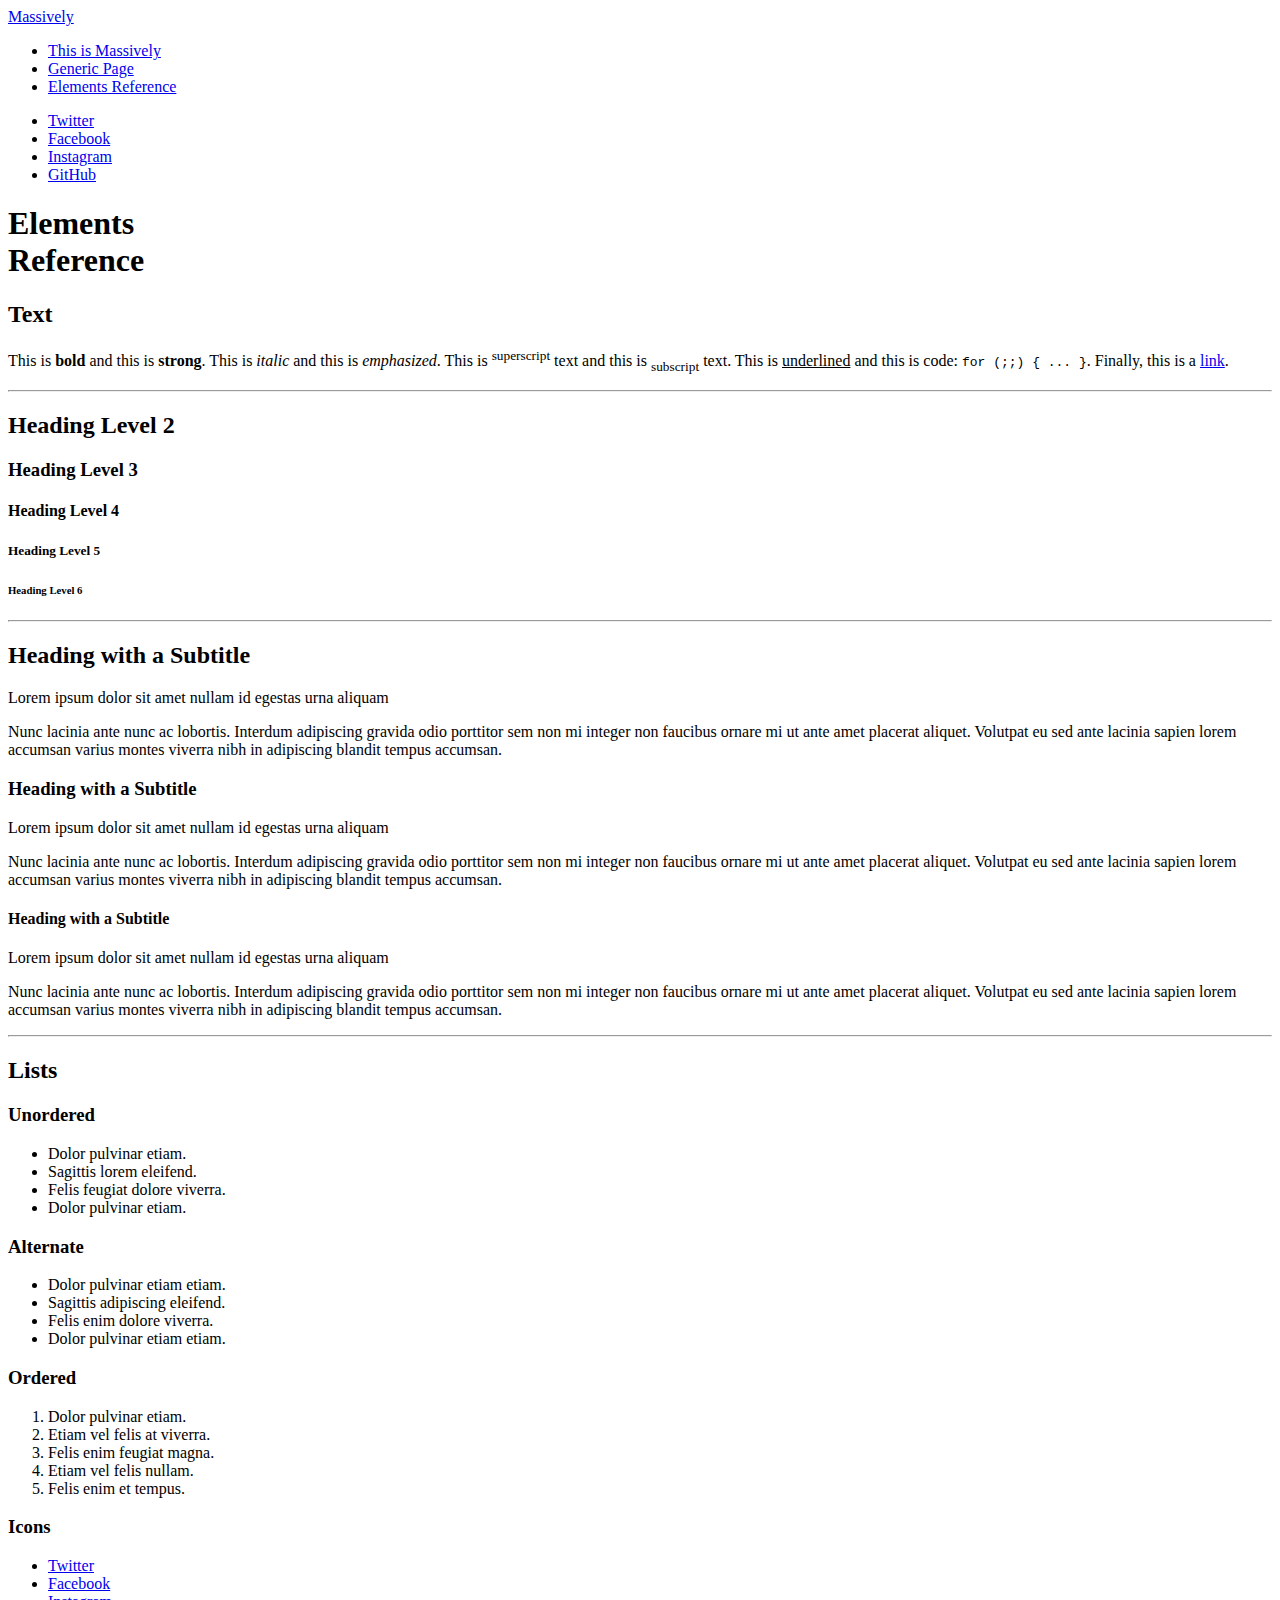
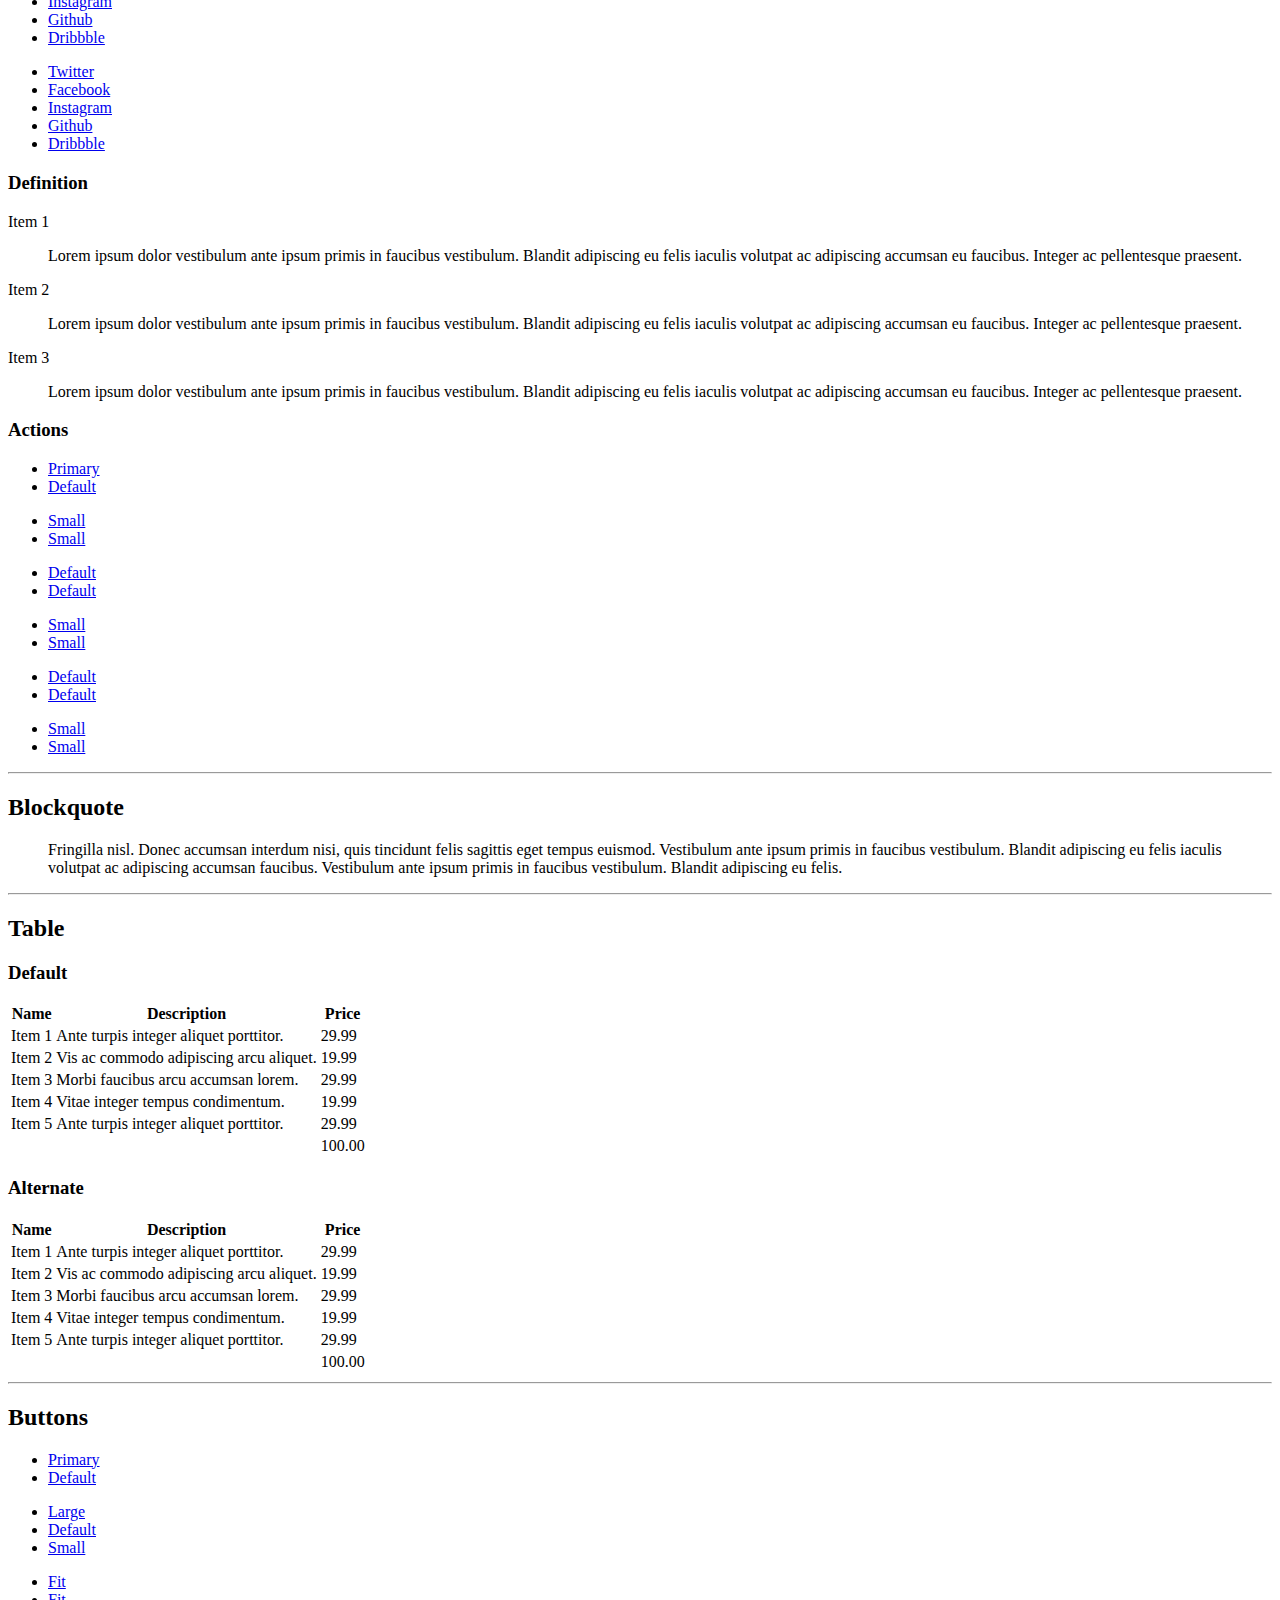
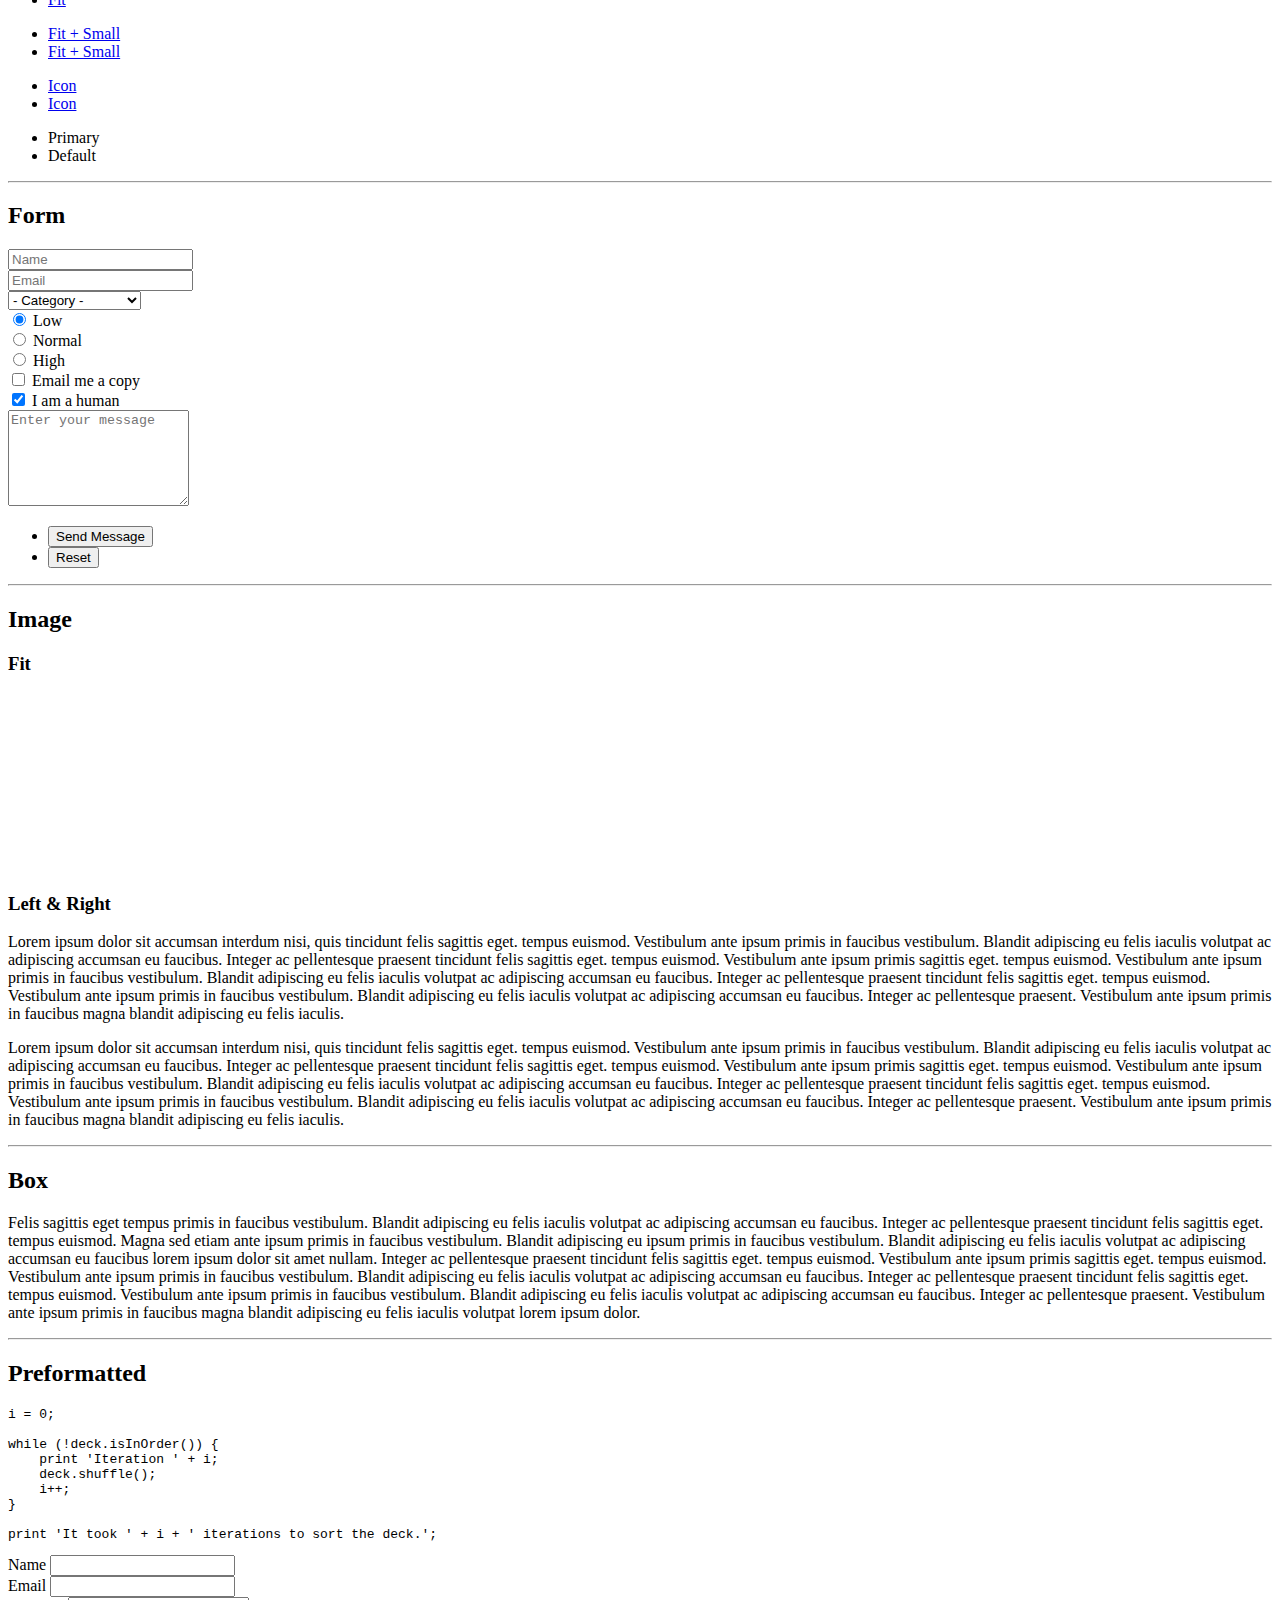
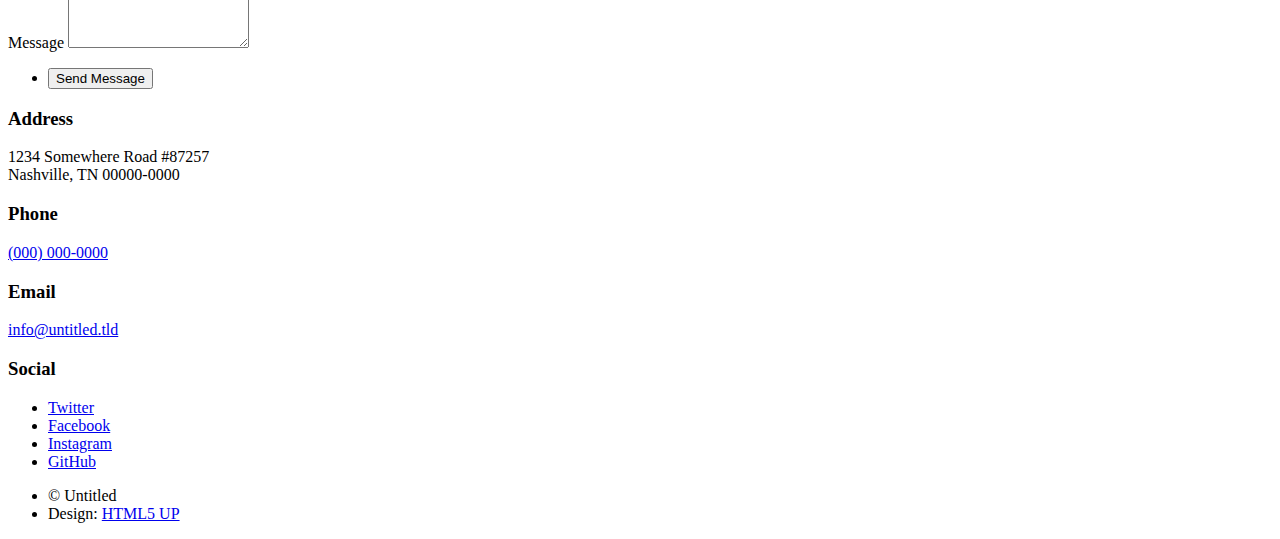
==== elements.html @ 6e66d9fe "Add files via upload" ====
<!DOCTYPE HTML>
<!--
	Massively by HTML5 UP
	html5up.net | @ajlkn
	Free for personal and commercial use under the CCA 3.0 license (html5up.net/license)
-->
<html>
	<head>
		<title>Elements Reference - Massively by HTML5 UP</title>
		<meta charset="utf-8" />
		<meta name="viewport" content="width=device-width, initial-scale=1, user-scalable=no" />
		<link rel="stylesheet" href="assets/css/main.css" />
		<noscript><link rel="stylesheet" href="assets/css/noscript.css" /></noscript>
	</head>
	<body class="is-preload">

		<!-- Wrapper -->
			<div id="wrapper">

				<!-- Header -->
					<header id="header">
						<a href="index.html" class="logo">Massively</a>
					</header>

				<!-- Nav -->
					<nav id="nav">
						<ul class="links">
							<li><a href="index.html">This is Massively</a></li>
							<li><a href="generic.html">Generic Page</a></li>
							<li class="active"><a href="elements.html">Elements Reference</a></li>
						</ul>
						<ul class="icons">
							<li><a href="#" class="icon brands fa-twitter"><span class="label">Twitter</span></a></li>
							<li><a href="#" class="icon brands fa-facebook-f"><span class="label">Facebook</span></a></li>
							<li><a href="#" class="icon brands fa-instagram"><span class="label">Instagram</span></a></li>
							<li><a href="#" class="icon brands fa-github"><span class="label">GitHub</span></a></li>
						</ul>
					</nav>

				<!-- Main -->
					<div id="main">

						<!-- Post -->
							<section class="post">
								<header class="major">
									<h1>Elements<br />
									Reference</h1>
								</header>

								<!-- Text stuff -->
									<h2>Text</h2>
									<p>This is <b>bold</b> and this is <strong>strong</strong>. This is <i>italic</i> and this is <em>emphasized</em>.
									This is <sup>superscript</sup> text and this is <sub>subscript</sub> text.
									This is <u>underlined</u> and this is code: <code>for (;;) { ... }</code>.
									Finally, this is a <a href="#">link</a>.</p>
									<hr />
									<h2>Heading Level 2</h2>
									<h3>Heading Level 3</h3>
									<h4>Heading Level 4</h4>
									<h5>Heading Level 5</h5>
									<h6>Heading Level 6</h6>
									<hr />
									<header>
										<h2>Heading with a Subtitle</h2>
										<p>Lorem ipsum dolor sit amet nullam id egestas urna aliquam</p>
									</header>
									<p>Nunc lacinia ante nunc ac lobortis. Interdum adipiscing gravida odio porttitor sem non mi integer non faucibus ornare mi ut ante amet placerat aliquet. Volutpat eu sed ante lacinia sapien lorem accumsan varius montes viverra nibh in adipiscing blandit tempus accumsan.</p>
									<header>
										<h3>Heading with a Subtitle</h3>
										<p>Lorem ipsum dolor sit amet nullam id egestas urna aliquam</p>
									</header>
									<p>Nunc lacinia ante nunc ac lobortis. Interdum adipiscing gravida odio porttitor sem non mi integer non faucibus ornare mi ut ante amet placerat aliquet. Volutpat eu sed ante lacinia sapien lorem accumsan varius montes viverra nibh in adipiscing blandit tempus accumsan.</p>
									<header>
										<h4>Heading with a Subtitle</h4>
										<p>Lorem ipsum dolor sit amet nullam id egestas urna aliquam</p>
									</header>
									<p>Nunc lacinia ante nunc ac lobortis. Interdum adipiscing gravida odio porttitor sem non mi integer non faucibus ornare mi ut ante amet placerat aliquet. Volutpat eu sed ante lacinia sapien lorem accumsan varius montes viverra nibh in adipiscing blandit tempus accumsan.</p>

									<hr />

								<!-- Lists -->
									<h2>Lists</h2>
									<div class="row">
										<div class="col-6 col-12-small">

											<h3>Unordered</h3>
											<ul>
												<li>Dolor pulvinar etiam.</li>
												<li>Sagittis lorem eleifend.</li>
												<li>Felis feugiat dolore viverra.</li>
												<li>Dolor pulvinar etiam.</li>
											</ul>

											<h3>Alternate</h3>
											<ul class="alt">
												<li>Dolor pulvinar etiam etiam.</li>
												<li>Sagittis adipiscing eleifend.</li>
												<li>Felis enim dolore viverra.</li>
												<li>Dolor pulvinar etiam etiam.</li>
											</ul>

										</div>
										<div class="col-6 col-12-small">

											<h3>Ordered</h3>
											<ol>
												<li>Dolor pulvinar etiam.</li>
												<li>Etiam vel felis at viverra.</li>
												<li>Felis enim feugiat magna.</li>
												<li>Etiam vel felis nullam.</li>
												<li>Felis enim et tempus.</li>
											</ol>

											<h3>Icons</h3>
											<ul class="icons">
												<li><a href="#" class="icon brands fa-twitter"><span class="label">Twitter</span></a></li>
												<li><a href="#" class="icon brands fa-facebook-f"><span class="label">Facebook</span></a></li>
												<li><a href="#" class="icon brands fa-instagram"><span class="label">Instagram</span></a></li>
												<li><a href="#" class="icon brands fa-github"><span class="label">Github</span></a></li>
												<li><a href="#" class="icon brands fa-dribbble"><span class="label">Dribbble</span></a></li>
											</ul>
											<ul class="icons alt">
												<li><a href="#" class="icon brands alt fa-twitter"><span class="label">Twitter</span></a></li>
												<li><a href="#" class="icon brands alt fa-facebook-f"><span class="label">Facebook</span></a></li>
												<li><a href="#" class="icon brands alt fa-instagram"><span class="label">Instagram</span></a></li>
												<li><a href="#" class="icon brands alt fa-github"><span class="label">Github</span></a></li>
												<li><a href="#" class="icon brands alt fa-dribbble"><span class="label">Dribbble</span></a></li>
											</ul>

										</div>
									</div>
									<h3>Definition</h3>
									<dl>
										<dt>Item 1</dt>
										<dd>
											<p>Lorem ipsum dolor vestibulum ante ipsum primis in faucibus vestibulum. Blandit adipiscing eu felis iaculis volutpat ac adipiscing accumsan eu faucibus. Integer ac pellentesque praesent.</p>
										</dd>
										<dt>Item 2</dt>
										<dd>
											<p>Lorem ipsum dolor vestibulum ante ipsum primis in faucibus vestibulum. Blandit adipiscing eu felis iaculis volutpat ac adipiscing accumsan eu faucibus. Integer ac pellentesque praesent.</p>
										</dd>
										<dt>Item 3</dt>
										<dd>
											<p>Lorem ipsum dolor vestibulum ante ipsum primis in faucibus vestibulum. Blandit adipiscing eu felis iaculis volutpat ac adipiscing accumsan eu faucibus. Integer ac pellentesque praesent.</p>
										</dd>
									</dl>

									<h3>Actions</h3>
									<ul class="actions">
										<li><a href="#" class="button primary">Primary</a></li>
										<li><a href="#" class="button">Default</a></li>
									</ul>
									<ul class="actions small">
										<li><a href="#" class="button primary small">Small</a></li>
										<li><a href="#" class="button small">Small</a></li>
									</ul>
									<div class="row">
										<div class="col-6 col-12-small">
											<ul class="actions stacked">
												<li><a href="#" class="button primary">Default</a></li>
												<li><a href="#" class="button">Default</a></li>
											</ul>
										</div>
										<div class="col-6 col-12-small">
											<ul class="actions stacked">
												<li><a href="#" class="button primary small">Small</a></li>
												<li><a href="#" class="button small">Small</a></li>
											</ul>
										</div>
									</div>
									<div class="row">
										<div class="col-6 col-12-small">
											<ul class="actions stacked">
												<li><a href="#" class="button primary fit">Default</a></li>
												<li><a href="#" class="button fit">Default</a></li>
											</ul>
										</div>
										<div class="col-6 col-12-small">
											<ul class="actions stacked">
												<li><a href="#" class="button primary small fit">Small</a></li>
												<li><a href="#" class="button small fit">Small</a></li>
											</ul>
										</div>
									</div>

									<hr />

								<!-- Blockquote -->
									<h2>Blockquote</h2>
									<blockquote>Fringilla nisl. Donec accumsan interdum nisi, quis tincidunt felis sagittis eget tempus euismod. Vestibulum ante ipsum primis in faucibus vestibulum. Blandit adipiscing eu felis iaculis volutpat ac adipiscing accumsan faucibus. Vestibulum ante ipsum primis in faucibus vestibulum. Blandit adipiscing eu felis.</blockquote>

									<hr />

								<!-- Table -->
									<h2>Table</h2>

									<h3>Default</h3>
									<div class="table-wrapper">
										<table>
											<thead>
												<tr>
													<th>Name</th>
													<th>Description</th>
													<th>Price</th>
												</tr>
											</thead>
											<tbody>
												<tr>
													<td>Item 1</td>
													<td>Ante turpis integer aliquet porttitor.</td>
													<td>29.99</td>
												</tr>
												<tr>
													<td>Item 2</td>
													<td>Vis ac commodo adipiscing arcu aliquet.</td>
													<td>19.99</td>
												</tr>
												<tr>
													<td>Item 3</td>
													<td> Morbi faucibus arcu accumsan lorem.</td>
													<td>29.99</td>
												</tr>
												<tr>
													<td>Item 4</td>
													<td>Vitae integer tempus condimentum.</td>
													<td>19.99</td>
												</tr>
												<tr>
													<td>Item 5</td>
													<td>Ante turpis integer aliquet porttitor.</td>
													<td>29.99</td>
												</tr>
											</tbody>
											<tfoot>
												<tr>
													<td colspan="2"></td>
													<td>100.00</td>
												</tr>
											</tfoot>
										</table>
									</div>

									<h3>Alternate</h3>
									<div class="table-wrapper">
										<table class="alt">
											<thead>
												<tr>
													<th>Name</th>
													<th>Description</th>
													<th>Price</th>
												</tr>
											</thead>
											<tbody>
												<tr>
													<td>Item 1</td>
													<td>Ante turpis integer aliquet porttitor.</td>
													<td>29.99</td>
												</tr>
												<tr>
													<td>Item 2</td>
													<td>Vis ac commodo adipiscing arcu aliquet.</td>
													<td>19.99</td>
												</tr>
												<tr>
													<td>Item 3</td>
													<td> Morbi faucibus arcu accumsan lorem.</td>
													<td>29.99</td>
												</tr>
												<tr>
													<td>Item 4</td>
													<td>Vitae integer tempus condimentum.</td>
													<td>19.99</td>
												</tr>
												<tr>
													<td>Item 5</td>
													<td>Ante turpis integer aliquet porttitor.</td>
													<td>29.99</td>
												</tr>
											</tbody>
											<tfoot>
												<tr>
													<td colspan="2"></td>
													<td>100.00</td>
												</tr>
											</tfoot>
										</table>
									</div>

									<hr />

								<!-- Buttons -->
									<h2>Buttons</h2>
									<ul class="actions">
										<li><a href="#" class="button primary">Primary</a></li>
										<li><a href="#" class="button">Default</a></li>
									</ul>
									<ul class="actions">
										<li><a href="#" class="button primary large">Large</a></li>
										<li><a href="#" class="button">Default</a></li>
										<li><a href="#" class="button small">Small</a></li>
									</ul>
									<ul class="actions fit">
										<li><a href="#" class="button primary fit">Fit</a></li>
										<li><a href="#" class="button fit">Fit</a></li>
									</ul>
									<ul class="actions fit small">
										<li><a href="#" class="button primary fit small">Fit + Small</a></li>
										<li><a href="#" class="button fit small">Fit + Small</a></li>
									</ul>
									<ul class="actions">
										<li><a href="#" class="button primary icon solid fa-search">Icon</a></li>
										<li><a href="#" class="button icon solid fa-download">Icon</a></li>
									</ul>
									<ul class="actions">
										<li><span class="button primary disabled">Primary</span></li>
										<li><span class="button disabled">Default</span></li>
									</ul>

									<hr />

								<!-- Form -->
									<h2>Form</h2>

									<form method="post" action="#">
										<div class="row gtr-uniform">
											<div class="col-6 col-12-xsmall">
												<input type="text" name="demo-name" id="demo-name" value="" placeholder="Name" />
											</div>
											<div class="col-6 col-12-xsmall">
												<input type="email" name="demo-email" id="demo-email" value="" placeholder="Email" />
											</div>
											<!-- Break -->
											<div class="col-12">
												<select name="demo-category" id="demo-category">
													<option value="">- Category -</option>
													<option value="1">Manufacturing</option>
													<option value="1">Shipping</option>
													<option value="1">Administration</option>
													<option value="1">Human Resources</option>
												</select>
											</div>
											<!-- Break -->
											<div class="col-4 col-12-small">
												<input type="radio" id="demo-priority-low" name="demo-priority" checked>
												<label for="demo-priority-low">Low</label>
											</div>
											<div class="col-4 col-12-small">
												<input type="radio" id="demo-priority-normal" name="demo-priority">
												<label for="demo-priority-normal">Normal</label>
											</div>
											<div class="col-4 col-12-small">
												<input type="radio" id="demo-priority-high" name="demo-priority">
												<label for="demo-priority-high">High</label>
											</div>
											<!-- Break -->
											<div class="col-6 col-12-small">
												<input type="checkbox" id="demo-copy" name="demo-copy">
												<label for="demo-copy">Email me a copy</label>
											</div>
											<div class="col-6 col-12-small">
												<input type="checkbox" id="demo-human" name="demo-human" checked>
												<label for="demo-human">I am a human</label>
											</div>
											<!-- Break -->
											<div class="col-12">
												<textarea name="demo-message" id="demo-message" placeholder="Enter your message" rows="6"></textarea>
											</div>
											<!-- Break -->
											<div class="col-12">
												<ul class="actions">
													<li><input type="submit" value="Send Message" class="primary" /></li>
													<li><input type="reset" value="Reset" /></li>
												</ul>
											</div>
										</div>
									</form>

									<hr />

								<!-- Image -->
									<h2>Image</h2>

									<h3>Fit</h3>
									<span class="image fit"><img src="images/pic01.jpg" alt="" /></span>
									<div class="box alt">
										<div class="row gtr-50 gtr-uniform">
											<div class="col-4"><span class="image fit"><img src="images/pic02.jpg" alt="" /></span></div>
											<div class="col-4"><span class="image fit"><img src="images/pic03.jpg" alt="" /></span></div>
											<div class="col-4"><span class="image fit"><img src="images/pic04.jpg" alt="" /></span></div>
											<!-- Break -->
											<div class="col-4"><span class="image fit"><img src="images/pic04.jpg" alt="" /></span></div>
											<div class="col-4"><span class="image fit"><img src="images/pic02.jpg" alt="" /></span></div>
											<div class="col-4"><span class="image fit"><img src="images/pic03.jpg" alt="" /></span></div>
											<!-- Break -->
											<div class="col-4"><span class="image fit"><img src="images/pic03.jpg" alt="" /></span></div>
											<div class="col-4"><span class="image fit"><img src="images/pic04.jpg" alt="" /></span></div>
											<div class="col-4"><span class="image fit"><img src="images/pic02.jpg" alt="" /></span></div>
										</div>
									</div>

									<h3>Left &amp; Right</h3>
									<p><span class="image left"><img src="images/pic08.jpg" alt="" /></span>Lorem ipsum dolor sit accumsan interdum nisi, quis tincidunt felis sagittis eget. tempus euismod. Vestibulum ante ipsum primis in faucibus vestibulum. Blandit adipiscing eu felis iaculis volutpat ac adipiscing accumsan eu faucibus. Integer ac pellentesque praesent tincidunt felis sagittis eget. tempus euismod. Vestibulum ante ipsum primis sagittis eget. tempus euismod. Vestibulum ante ipsum primis in faucibus vestibulum. Blandit adipiscing eu felis iaculis volutpat ac adipiscing accumsan eu faucibus. Integer ac pellentesque praesent tincidunt felis sagittis eget. tempus euismod. Vestibulum ante ipsum primis in faucibus vestibulum. Blandit adipiscing eu felis iaculis volutpat ac adipiscing accumsan eu faucibus. Integer ac pellentesque praesent. Vestibulum ante ipsum primis in faucibus magna blandit adipiscing eu felis iaculis.</p>
									<p><span class="image right"><img src="images/pic09.jpg" alt="" /></span>Lorem ipsum dolor sit accumsan interdum nisi, quis tincidunt felis sagittis eget. tempus euismod. Vestibulum ante ipsum primis in faucibus vestibulum. Blandit adipiscing eu felis iaculis volutpat ac adipiscing accumsan eu faucibus. Integer ac pellentesque praesent tincidunt felis sagittis eget. tempus euismod. Vestibulum ante ipsum primis sagittis eget. tempus euismod. Vestibulum ante ipsum primis in faucibus vestibulum. Blandit adipiscing eu felis iaculis volutpat ac adipiscing accumsan eu faucibus. Integer ac pellentesque praesent tincidunt felis sagittis eget. tempus euismod. Vestibulum ante ipsum primis in faucibus vestibulum. Blandit adipiscing eu felis iaculis volutpat ac adipiscing accumsan eu faucibus. Integer ac pellentesque praesent. Vestibulum ante ipsum primis in faucibus magna blandit adipiscing eu felis iaculis.</p>

									<hr />

								<!-- Box -->
									<h2>Box</h2>
									<div class="box">
										<p>Felis sagittis eget tempus primis in faucibus vestibulum. Blandit adipiscing eu felis iaculis volutpat ac adipiscing accumsan eu faucibus. Integer ac pellentesque praesent tincidunt felis sagittis eget. tempus euismod. Magna sed etiam ante ipsum primis in faucibus vestibulum. Blandit adipiscing eu ipsum primis in faucibus vestibulum. Blandit adipiscing eu felis iaculis volutpat ac adipiscing accumsan eu faucibus lorem ipsum dolor sit amet nullam. Integer ac pellentesque praesent tincidunt felis sagittis eget. tempus euismod. Vestibulum ante ipsum primis sagittis eget. tempus euismod. Vestibulum ante ipsum primis in faucibus vestibulum. Blandit adipiscing eu felis iaculis volutpat ac adipiscing accumsan eu faucibus. Integer ac pellentesque praesent tincidunt felis sagittis eget. tempus euismod. Vestibulum ante ipsum primis in faucibus vestibulum. Blandit adipiscing eu felis iaculis volutpat ac adipiscing accumsan eu faucibus. Integer ac pellentesque praesent. Vestibulum ante ipsum primis in faucibus magna blandit adipiscing eu felis iaculis volutpat lorem ipsum dolor.</p>
									</div>

									<hr />

								<!-- Preformatted Code -->
									<h2>Preformatted</h2>
									<pre><code>i = 0;

while (!deck.isInOrder()) {
    print 'Iteration ' + i;
    deck.shuffle();
    i++;
}

print 'It took ' + i + ' iterations to sort the deck.';
</code></pre>

							</section>

					</div>

				<!-- Footer -->
					<footer id="footer">
						<section>
							<form method="post" action="#">
								<div class="fields">
									<div class="field">
										<label for="name">Name</label>
										<input type="text" name="name" id="name" />
									</div>
									<div class="field">
										<label for="email">Email</label>
										<input type="text" name="email" id="email" />
									</div>
									<div class="field">
										<label for="message">Message</label>
										<textarea name="message" id="message" rows="3"></textarea>
									</div>
								</div>
								<ul class="actions">
									<li><input type="submit" value="Send Message" /></li>
								</ul>
							</form>
						</section>
						<section class="split contact">
							<section class="alt">
								<h3>Address</h3>
								<p>1234 Somewhere Road #87257<br />
								Nashville, TN 00000-0000</p>
							</section>
							<section>
								<h3>Phone</h3>
								<p><a href="#">(000) 000-0000</a></p>
							</section>
							<section>
								<h3>Email</h3>
								<p><a href="#">info@untitled.tld</a></p>
							</section>
							<section>
								<h3>Social</h3>
								<ul class="icons alt">
									<li><a href="#" class="icon brands alt fa-twitter"><span class="label">Twitter</span></a></li>
									<li><a href="#" class="icon brands alt fa-facebook-f"><span class="label">Facebook</span></a></li>
									<li><a href="#" class="icon brands alt fa-instagram"><span class="label">Instagram</span></a></li>
									<li><a href="#" class="icon brands alt fa-github"><span class="label">GitHub</span></a></li>
								</ul>
							</section>
						</section>
					</footer>

				<!-- Copyright -->
					<div id="copyright">
						<ul><li>&copy; Untitled</li><li>Design: <a href="https://html5up.net">HTML5 UP</a></li></ul>
					</div>

			</div>

		<!-- Scripts -->
			<script src="assets/js/jquery.min.js"></script>
			<script src="assets/js/jquery.scrollex.min.js"></script>
			<script src="assets/js/jquery.scrolly.min.js"></script>
			<script src="assets/js/browser.min.js"></script>
			<script src="assets/js/breakpoints.min.js"></script>
			<script src="assets/js/util.js"></script>
			<script src="assets/js/main.js"></script>

	</body>
</html>
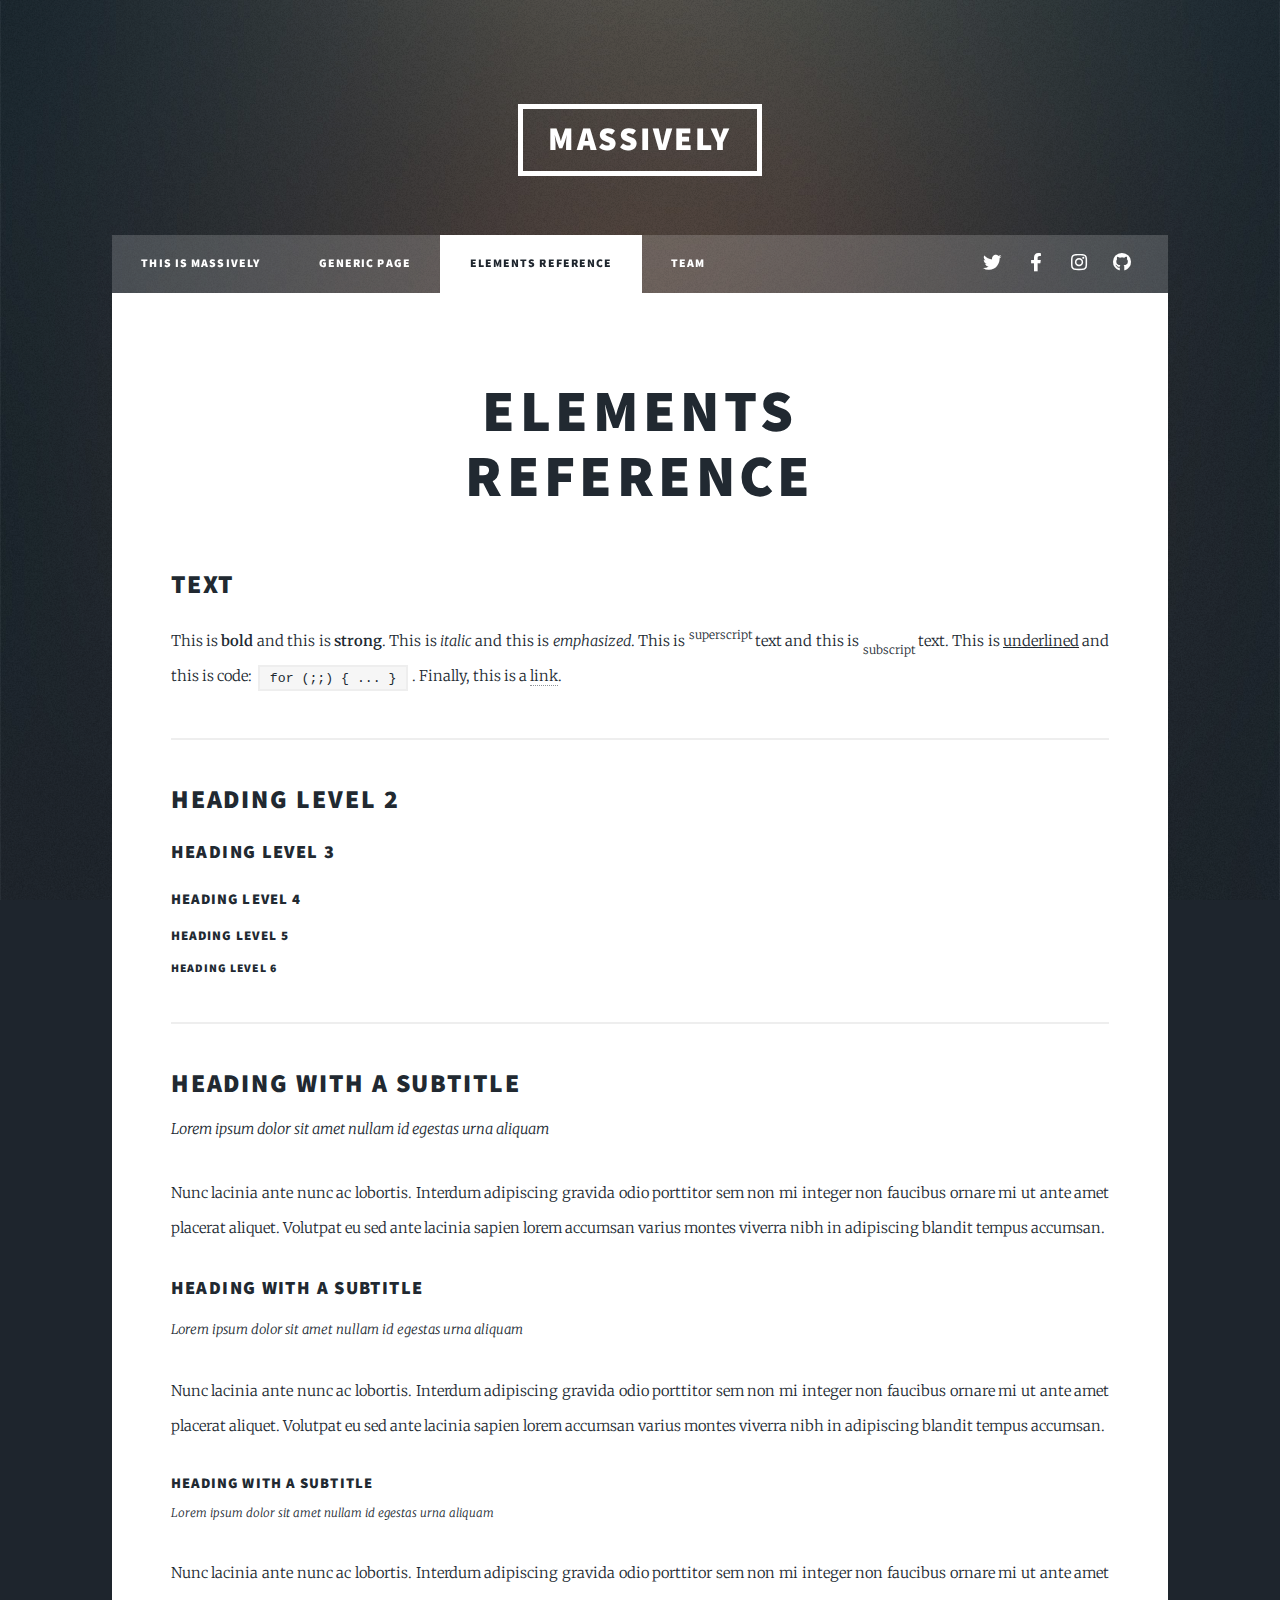
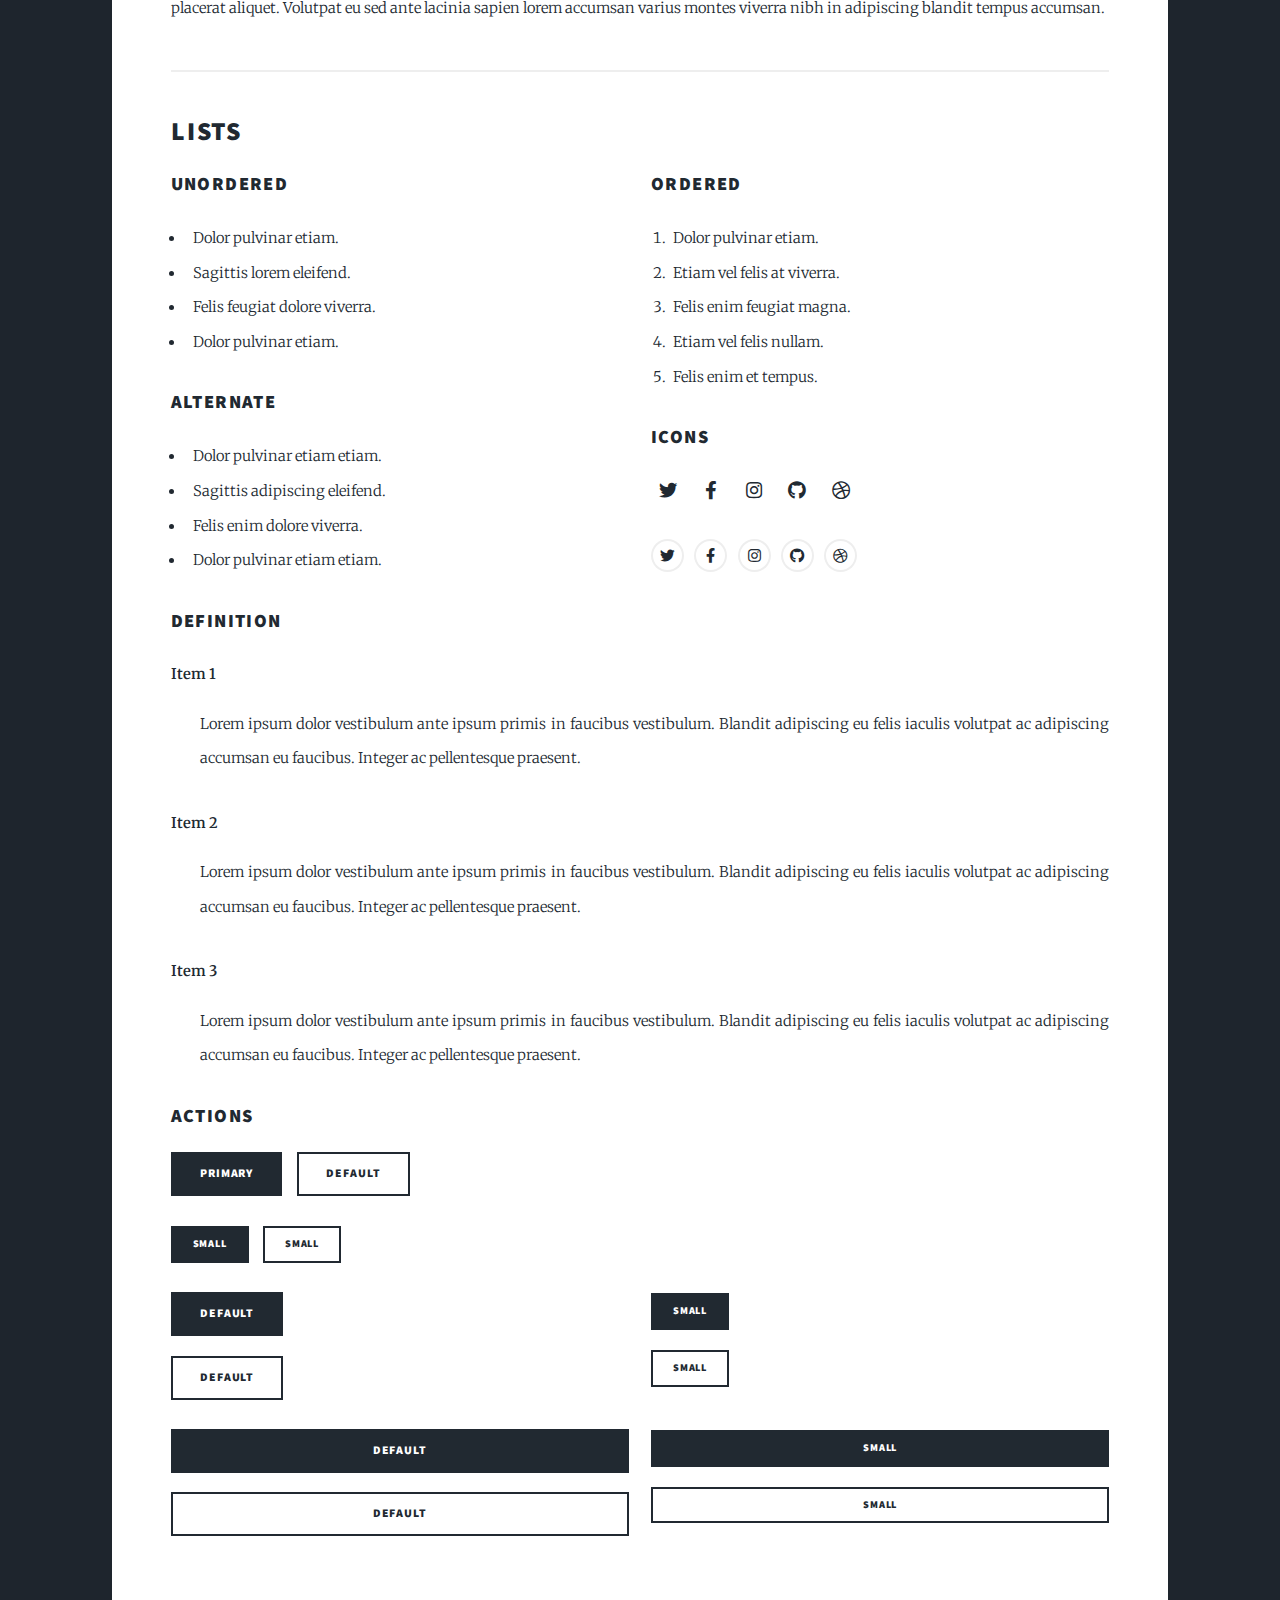
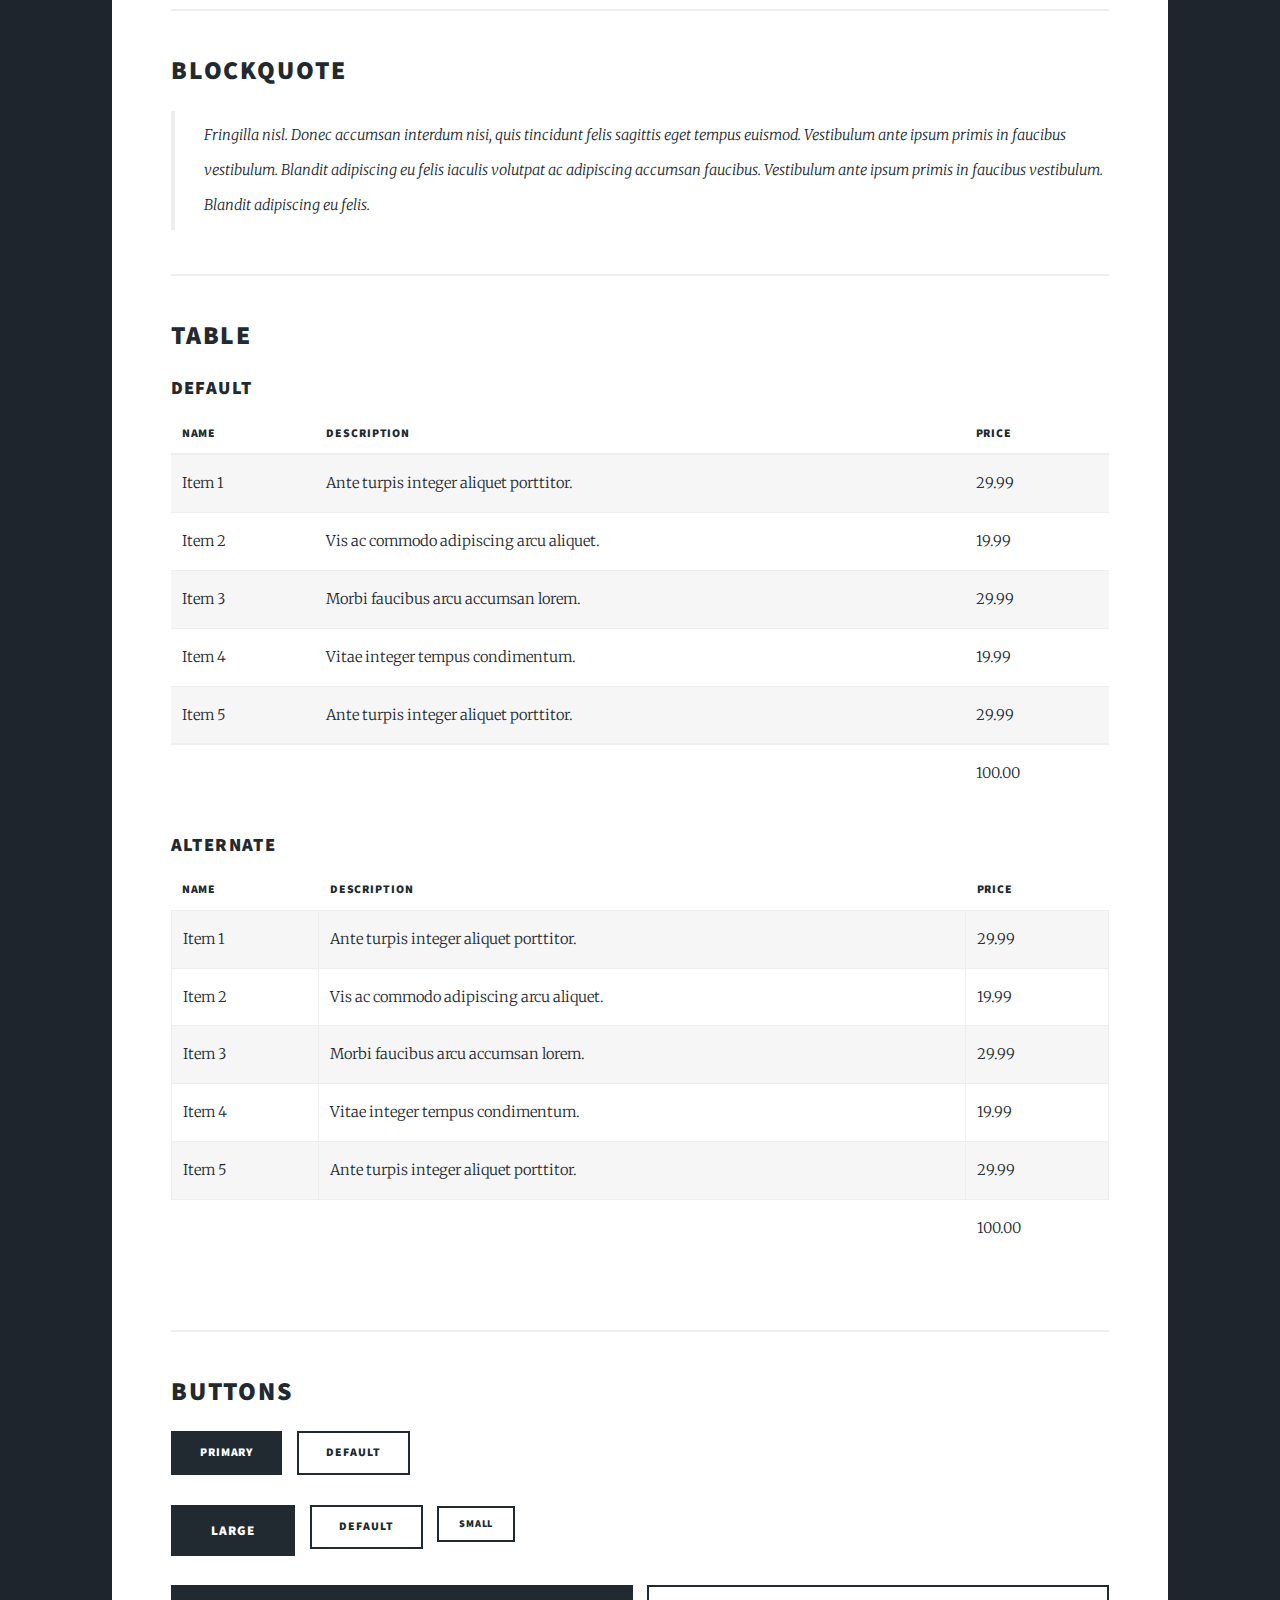
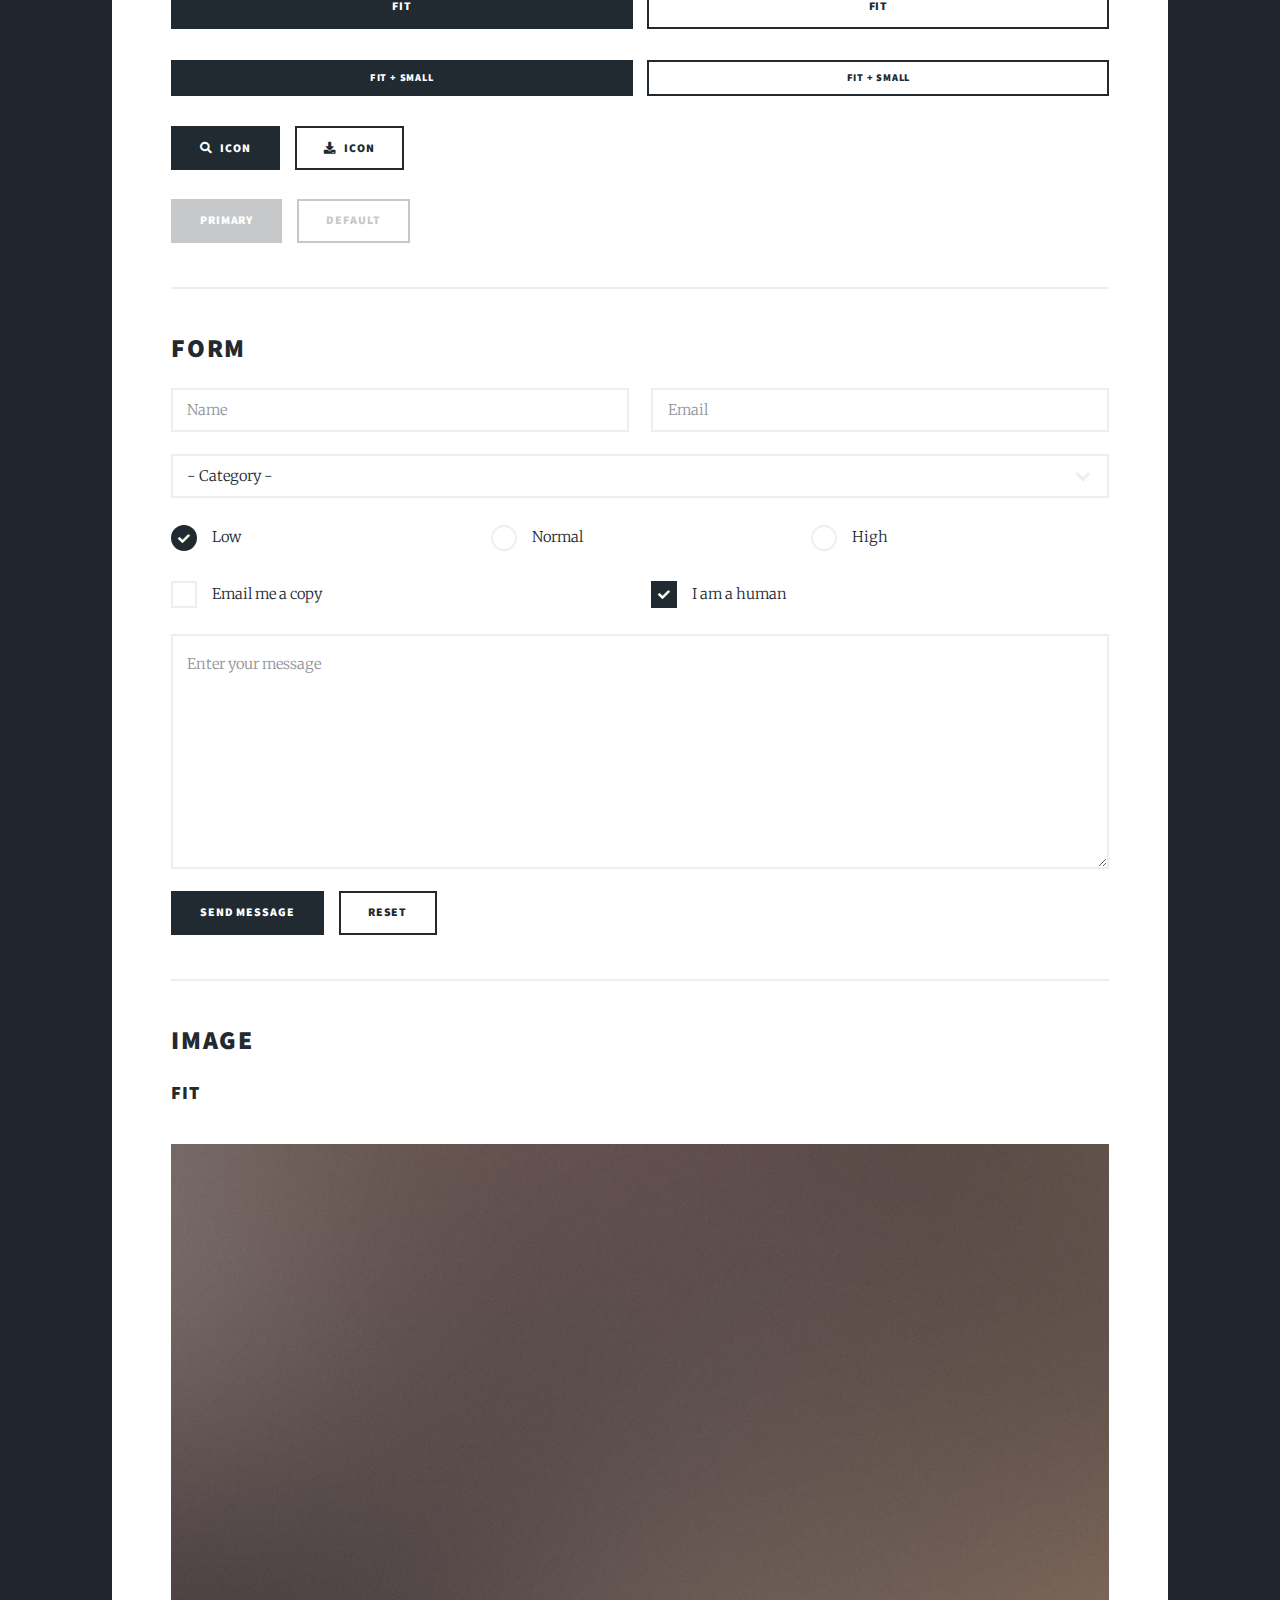
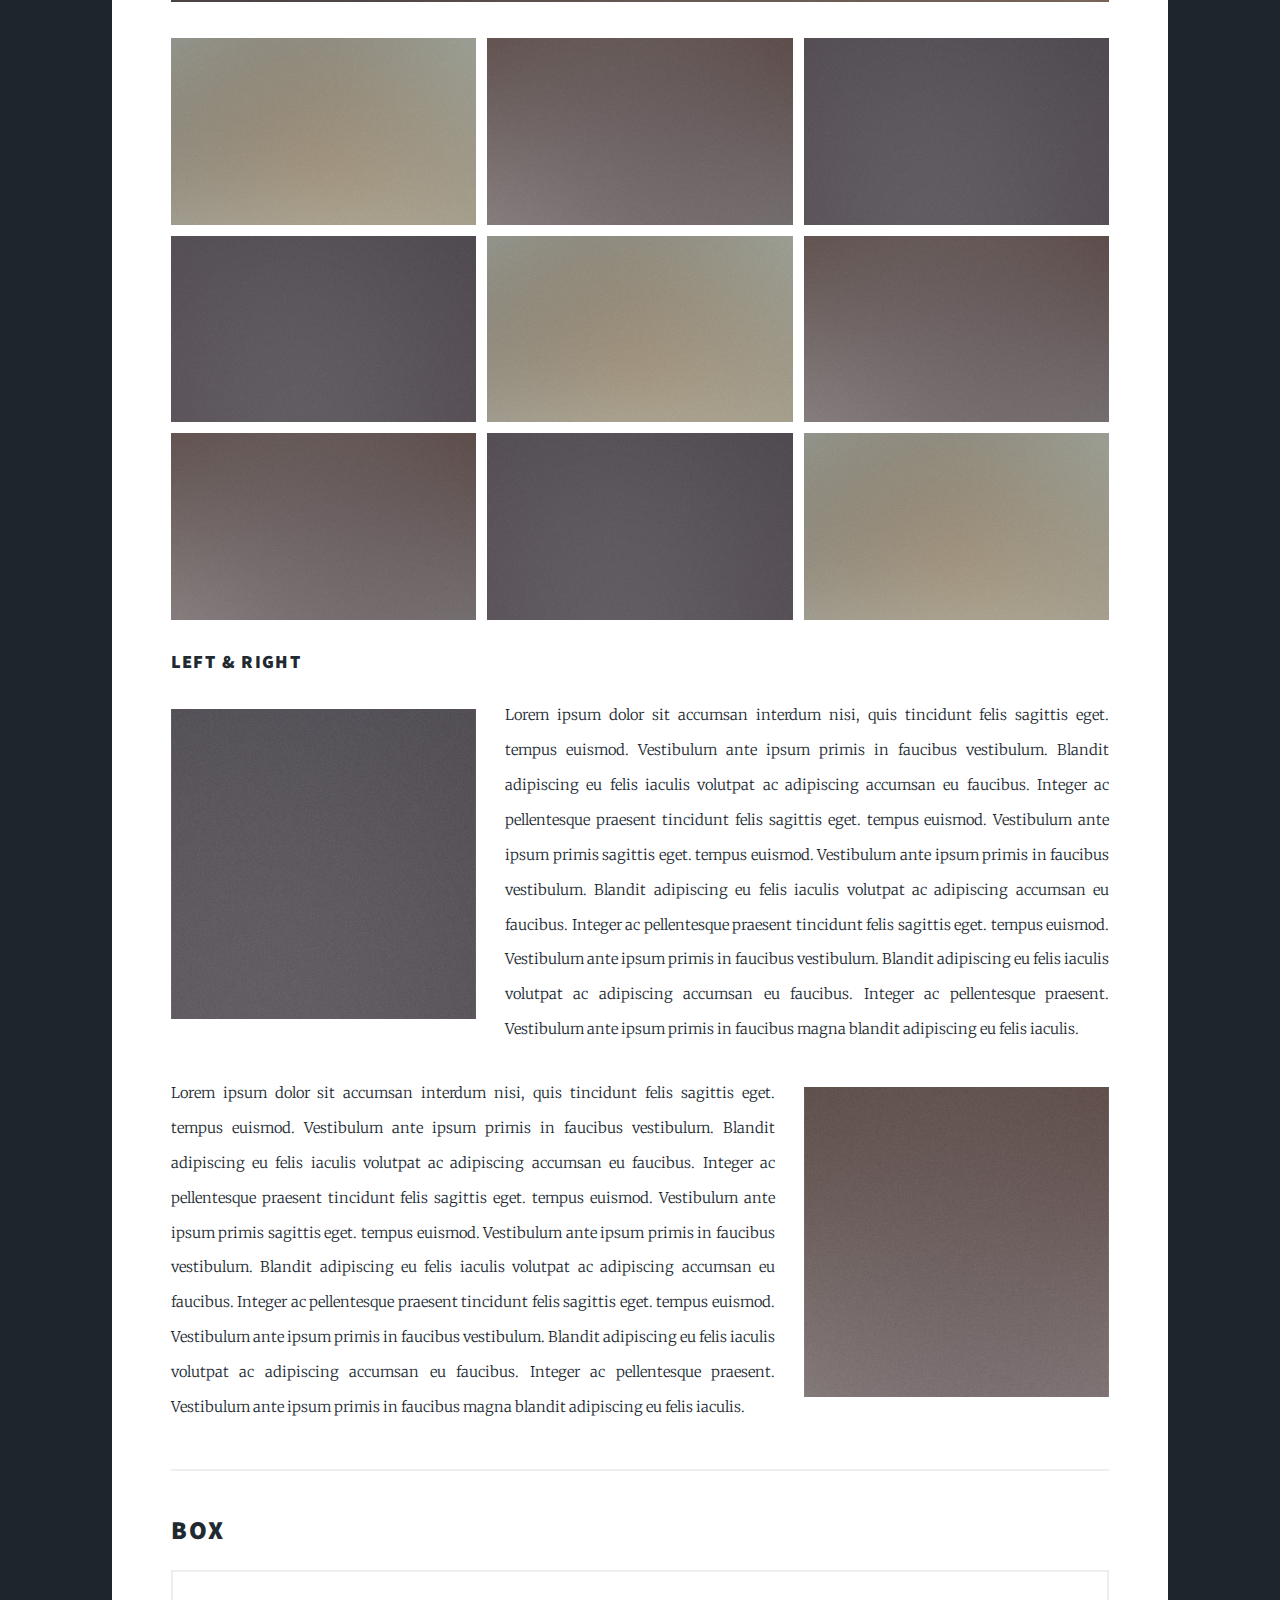
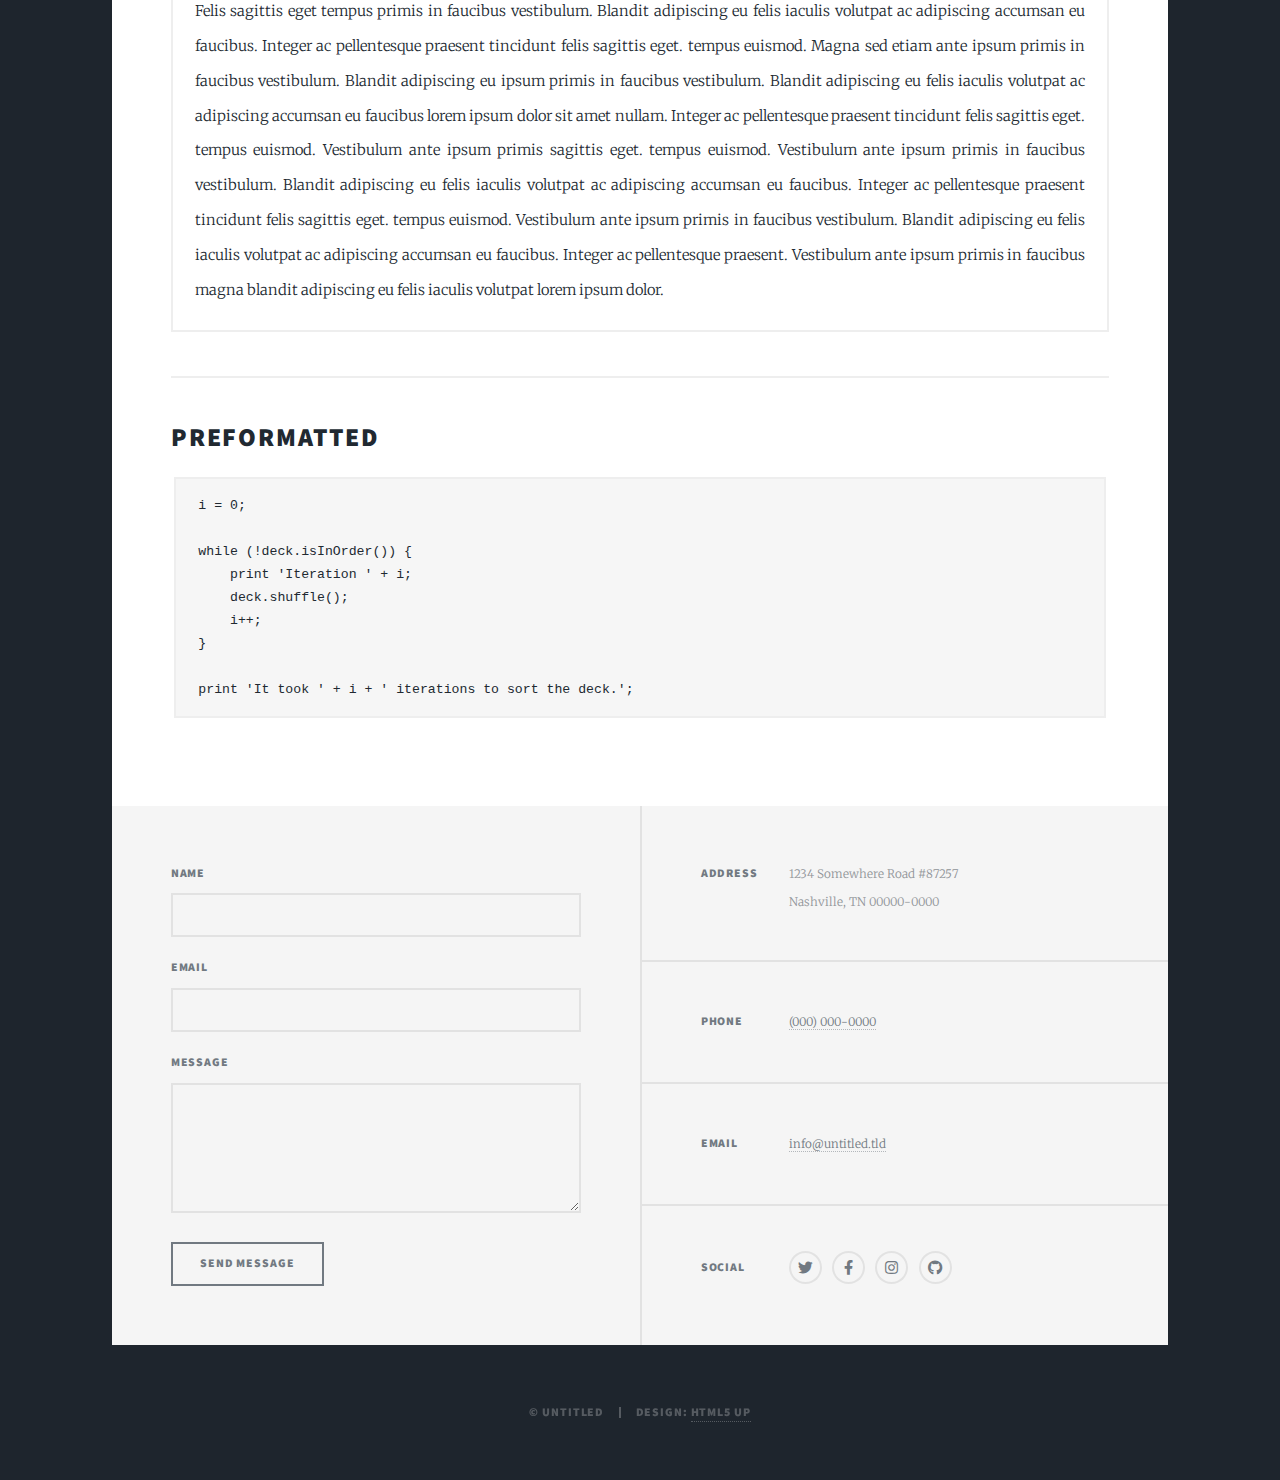
==== commit dbb736d3: "Update elements.html" ====
--- a/elements.html
+++ b/elements.html
@@ -28,6 +28,7 @@
 							<li><a href="index.html">This is Massively</a></li>
 							<li><a href="generic.html">Generic Page</a></li>
 							<li class="active"><a href="elements.html">Elements Reference</a></li>
+							<li><a href="team.html">Team</a></li>
 						</ul>
 						<ul class="icons">
 							<li><a href="#" class="icon brands fa-twitter"><span class="label">Twitter</span></a></li>
@@ -495,4 +496,4 @@
 			<script src="assets/js/main.js"></script>
 
 	</body>
-</html>+</html>
--- a/assets/css/main.css
+++ b/assets/css/main.css
@@ -0,0 +1,4689 @@
+@import url(fontawesome-all.min.css);
+@import url("https://fonts.googleapis.com/css?family=Merriweather:300,700,300italic,700italic|Source+Sans+Pro:900");
+
+/*
+	Massively by HTML5 UP
+	html5up.net | @ajlkn
+	Free for personal and commercial use under the CCA 3.0 license (html5up.net/license)
+*/
+
+html, body, div, span, applet, object,
+iframe, h1, h2, h3, h4, h5, h6, p, blockquote,
+pre, a, abbr, acronym, address, big, cite,
+code, del, dfn, em, img, ins, kbd, q, s, samp,
+small, strike, strong, sub, sup, tt, var, b,
+u, i, center, dl, dt, dd, ol, ul, li, fieldset,
+form, label, legend, table, caption, tbody,
+tfoot, thead, tr, th, td, article, aside,
+canvas, details, embed, figure, figcaption,
+footer, header, hgroup, menu, nav, output, ruby,
+section, summary, time, mark, audio, video {
+	margin: 0;
+	padding: 0;
+	border: 0;
+	font-size: 100%;
+	font: inherit;
+	vertical-align: baseline;}
+
+article, aside, details, figcaption, figure,
+footer, header, hgroup, menu, nav, section {
+	display: block;}
+
+body {
+	line-height: 1;
+}
+
+ol, ul {
+	list-style: none;
+}
+
+blockquote, q {
+	quotes: none;
+}
+
+	blockquote:before, blockquote:after, q:before, q:after {
+		content: '';
+		content: none;
+	}
+
+table {
+	border-collapse: collapse;
+	border-spacing: 0;
+}
+
+body {
+	-webkit-text-size-adjust: none;
+}
+
+mark {
+	background-color: transparent;
+	color: inherit;
+}
+
+input::-moz-focus-inner {
+	border: 0;
+	padding: 0;
+}
+
+input, select, textarea {
+	-moz-appearance: none;
+	-webkit-appearance: none;
+	-ms-appearance: none;
+	appearance: none;
+}
+
+/* Basic */
+
+	@-ms-viewport {
+		width: device-width;
+	}
+
+	body {
+		-ms-overflow-style: scrollbar;
+	}
+
+	@media screen and (max-width: 480px) {
+
+		html, body {
+			min-width: 320px;
+		}
+
+	}
+
+	html {
+		box-sizing: border-box;
+	}
+
+	*, *:before, *:after {
+		box-sizing: inherit;
+	}
+
+	body {
+		background-color: #1e252d;
+	}
+
+		body.is-preload *, body.is-preload *:before, body.is-preload *:after {
+			-moz-animation: none !important;
+			-webkit-animation: none !important;
+			-ms-animation: none !important;
+			animation: none !important;
+			-moz-transition: none !important;
+			-webkit-transition: none !important;
+			-ms-transition: none !important;
+			transition: none !important;
+		}
+
+/* Type */
+
+	html {
+		font-size: 16pt;
+	}
+
+		@media screen and (max-width: 1680px) {
+
+			html {
+				font-size: 12pt;
+			}
+
+		}
+
+		@media screen and (max-width: 1280px) {
+
+			html {
+				font-size: 11pt;
+			}
+
+		}
+
+		@media screen and (max-width: 360px) {
+
+			html {
+				font-size: 10pt;
+			}
+
+		}
+
+	body {
+		color: #212931;
+	}
+
+	body, input, select, textarea {
+		font-family: "Merriweather", Georgia, serif;
+		font-weight: 300;
+		font-size: 1rem;
+		line-height: 2.375;
+	}
+
+	a {
+		-moz-transition: color 0.2s ease-in-out, background-color 0.2s ease-in-out, border-color 0.2s ease-in-out, box-shadow 0.2s ease-in-out;
+		-webkit-transition: color 0.2s ease-in-out, background-color 0.2s ease-in-out, border-color 0.2s ease-in-out, box-shadow 0.2s ease-in-out;
+		-ms-transition: color 0.2s ease-in-out, background-color 0.2s ease-in-out, border-color 0.2s ease-in-out, box-shadow 0.2s ease-in-out;
+		transition: color 0.2s ease-in-out, background-color 0.2s ease-in-out, border-color 0.2s ease-in-out, box-shadow 0.2s ease-in-out;
+		border-bottom: dotted 1px;
+		text-decoration: none;
+	}
+
+		a:hover {
+			border-bottom-color: transparent;
+		}
+
+	strong, b {
+		font-weight: 600;
+	}
+
+	em, i {
+		font-style: italic;
+	}
+
+	p {
+		text-align: justify;
+		margin: 0 0 2rem 0;
+	}
+
+	h1, h2, h3, h4, h5, h6 {
+		font-family: "Source Sans Pro", Helvetica, sans-serif;
+		font-weight: 900;
+		line-height: 1.5;
+		letter-spacing: 0.075em;
+		text-transform: uppercase;
+		margin: 0 0 1rem 0;
+	}
+
+		h1 a, h2 a, h3 a, h4 a, h5 a, h6 a {
+			border-bottom: 0;
+			color: inherit;
+			text-decoration: none;
+		}
+
+	h1 {
+		font-size: 4rem;
+		line-height: 1.1;
+		margin: 0 0 2rem 0;
+	}
+
+	h2 {
+		font-size: 1.75rem;
+		line-height: 1.3;
+		margin: 0 0 1.5rem 0;
+	}
+
+	h3 {
+		font-size: 1.25rem;
+		margin: 0 0 1.5rem 0;
+	}
+
+	h4 {
+		font-size: 1rem;
+	}
+
+	h5 {
+		font-size: 0.9rem;
+	}
+
+	h6 {
+		font-size: 0.8rem;
+	}
+
+	sub {
+		font-size: 0.8rem;
+		position: relative;
+		top: 0.5rem;
+	}
+
+	sup {
+		font-size: 0.8rem;
+		position: relative;
+		top: -0.5rem;
+	}
+
+	blockquote {
+		border-left: solid 4px;
+		font-style: italic;
+		margin: 0 0 2rem 0;
+		padding: 0.5rem 0 0.5rem 2rem;
+	}
+
+	code {
+		border: solid 2px;
+		font-family: "Courier New", monospace;
+		font-size: 0.9rem;
+		margin: 0 0.25rem;
+		padding: 0.25rem 0.65rem;
+	}
+
+	pre {
+		-webkit-overflow-scrolling: touch;
+		font-family: "Courier New", monospace;
+		font-size: 0.9rem;
+		margin: 0 0 2rem 0;
+	}
+
+		pre code {
+			display: block;
+			line-height: 1.75;
+			padding: 1rem 1.5rem;
+			overflow-x: auto;
+		}
+
+	hr {
+		border: 0;
+		border-bottom: solid 2px;
+		margin: 3rem 0;
+	}
+
+		hr.major {
+			margin: 5rem 0;
+		}
+
+	.align-left {
+		text-align: left;
+	}
+
+	.align-center {
+		text-align: center;
+	}
+
+	.align-right {
+		text-align: right;
+	}
+
+	input, select, textarea {
+		color: #212931;
+	}
+
+	a {
+		color: #212931;
+		border-bottom-color: rgba(33, 41, 49, 0.5);
+	}
+
+		a:hover {
+			border-bottom-color: transparent;
+			color: #18bfef !important;
+		}
+
+	strong, b {
+		color: #212931;
+	}
+
+	h1, h2, h3, h4, h5, h6 {
+		color: #212931;
+	}
+
+	blockquote {
+		border-left-color: #eeeeee;
+	}
+
+	code {
+		background: rgba(220, 220, 220, 0.25);
+		border-color: #eeeeee;
+	}
+
+	hr {
+		border-bottom-color: #eeeeee;
+	}
+
+/* Row */
+
+	.row {
+		display: flex;
+		flex-wrap: wrap;
+		box-sizing: border-box;
+		align-items: stretch;
+	}
+
+		.row > * {
+			box-sizing: border-box;
+		}
+
+		.row.gtr-uniform > * > :last-child {
+			margin-bottom: 0;
+		}
+
+		.row.aln-left {
+			justify-content: flex-start;
+		}
+
+		.row.aln-center {
+			justify-content: center;
+		}
+
+		.row.aln-right {
+			justify-content: flex-end;
+		}
+
+		.row.aln-top {
+			align-items: flex-start;
+		}
+
+		.row.aln-middle {
+			align-items: center;
+		}
+
+		.row.aln-bottom {
+			align-items: flex-end;
+		}
+
+		.row > .imp {
+			order: -1;
+		}
+
+		.row > .col-1 {
+			width: 8.33333%;
+		}
+
+		.row > .off-1 {
+			margin-left: 8.33333%;
+		}
+
+		.row > .col-2 {
+			width: 16.66667%;
+		}
+
+		.row > .off-2 {
+			margin-left: 16.66667%;
+		}
+
+		.row > .col-3 {
+			width: 25%;
+		}
+
+		.row > .off-3 {
+			margin-left: 25%;
+		}
+
+		.row > .col-4 {
+			width: 33.33333%;
+		}
+
+		.row > .off-4 {
+			margin-left: 33.33333%;
+		}
+
+		.row > .col-5 {
+			width: 41.66667%;
+		}
+
+		.row > .off-5 {
+			margin-left: 41.66667%;
+		}
+
+		.row > .col-6 {
+			width: 50%;
+		}
+
+		.row > .off-6 {
+			margin-left: 50%;
+		}
+
+		.row > .col-7 {
+			width: 58.33333%;
+		}
+
+		.row > .off-7 {
+			margin-left: 58.33333%;
+		}
+
+		.row > .col-8 {
+			width: 66.66667%;
+		}
+
+		.row > .off-8 {
+			margin-left: 66.66667%;
+		}
+
+		.row > .col-9 {
+			width: 75%;
+		}
+
+		.row > .off-9 {
+			margin-left: 75%;
+		}
+
+		.row > .col-10 {
+			width: 83.33333%;
+		}
+
+		.row > .off-10 {
+			margin-left: 83.33333%;
+		}
+
+		.row > .col-11 {
+			width: 91.66667%;
+		}
+
+		.row > .off-11 {
+			margin-left: 91.66667%;
+		}
+
+		.row > .col-12 {
+			width: 100%;
+		}
+
+		.row > .off-12 {
+			margin-left: 100%;
+		}
+
+		.row.gtr-0 {
+			margin-top: 0;
+			margin-left: 0rem;
+		}
+
+			.row.gtr-0 > * {
+				padding: 0 0 0 0rem;
+			}
+
+			.row.gtr-0.gtr-uniform {
+				margin-top: 0rem;
+			}
+
+				.row.gtr-0.gtr-uniform > * {
+					padding-top: 0rem;
+				}
+
+		.row.gtr-25 {
+			margin-top: 0;
+			margin-left: -0.375rem;
+		}
+
+			.row.gtr-25 > * {
+				padding: 0 0 0 0.375rem;
+			}
+
+			.row.gtr-25.gtr-uniform {
+				margin-top: -0.375rem;
+			}
+
+				.row.gtr-25.gtr-uniform > * {
+					padding-top: 0.375rem;
+				}
+
+		.row.gtr-50 {
+			margin-top: 0;
+			margin-left: -0.75rem;
+		}
+
+			.row.gtr-50 > * {
+				padding: 0 0 0 0.75rem;
+			}
+
+			.row.gtr-50.gtr-uniform {
+				margin-top: -0.75rem;
+			}
+
+				.row.gtr-50.gtr-uniform > * {
+					padding-top: 0.75rem;
+				}
+
+		.row {
+			margin-top: 0;
+			margin-left: -1.5rem;
+		}
+
+			.row > * {
+				padding: 0 0 0 1.5rem;
+			}
+
+			.row.gtr-uniform {
+				margin-top: -1.5rem;
+			}
+
+				.row.gtr-uniform > * {
+					padding-top: 1.5rem;
+				}
+
+		.row.gtr-150 {
+			margin-top: 0;
+			margin-left: -2.25rem;
+		}
+
+			.row.gtr-150 > * {
+				padding: 0 0 0 2.25rem;
+			}
+
+			.row.gtr-150.gtr-uniform {
+				margin-top: -2.25rem;
+			}
+
+				.row.gtr-150.gtr-uniform > * {
+					padding-top: 2.25rem;
+				}
+
+		.row.gtr-200 {
+			margin-top: 0;
+			margin-left: -3rem;
+		}
+
+			.row.gtr-200 > * {
+				padding: 0 0 0 3rem;
+			}
+
+			.row.gtr-200.gtr-uniform {
+				margin-top: -3rem;
+			}
+
+				.row.gtr-200.gtr-uniform > * {
+					padding-top: 3rem;
+				}
+
+		@media screen and (max-width: 1680px) {
+
+			.row {
+				display: flex;
+				flex-wrap: wrap;
+				box-sizing: border-box;
+				align-items: stretch;
+			}
+
+				.row > * {
+					box-sizing: border-box;
+				}
+
+				.row.gtr-uniform > * > :last-child {
+					margin-bottom: 0;
+				}
+
+				.row.aln-left {
+					justify-content: flex-start;
+				}
+
+				.row.aln-center {
+					justify-content: center;
+				}
+
+				.row.aln-right {
+					justify-content: flex-end;
+				}
+
+				.row.aln-top {
+					align-items: flex-start;
+				}
+
+				.row.aln-middle {
+					align-items: center;
+				}
+
+				.row.aln-bottom {
+					align-items: flex-end;
+				}
+
+				.row > .imp-xlarge {
+					order: -1;
+				}
+
+				.row > .col-1-xlarge {
+					width: 8.33333%;
+				}
+
+				.row > .off-1-xlarge {
+					margin-left: 8.33333%;
+				}
+
+				.row > .col-2-xlarge {
+					width: 16.66667%;
+				}
+
+				.row > .off-2-xlarge {
+					margin-left: 16.66667%;
+				}
+
+				.row > .col-3-xlarge {
+					width: 25%;
+				}
+
+				.row > .off-3-xlarge {
+					margin-left: 25%;
+				}
+
+				.row > .col-4-xlarge {
+					width: 33.33333%;
+				}
+
+				.row > .off-4-xlarge {
+					margin-left: 33.33333%;
+				}
+
+				.row > .col-5-xlarge {
+					width: 41.66667%;
+				}
+
+				.row > .off-5-xlarge {
+					margin-left: 41.66667%;
+				}
+
+				.row > .col-6-xlarge {
+					width: 50%;
+				}
+
+				.row > .off-6-xlarge {
+					margin-left: 50%;
+				}
+
+				.row > .col-7-xlarge {
+					width: 58.33333%;
+				}
+
+				.row > .off-7-xlarge {
+					margin-left: 58.33333%;
+				}
+
+				.row > .col-8-xlarge {
+					width: 66.66667%;
+				}
+
+				.row > .off-8-xlarge {
+					margin-left: 66.66667%;
+				}
+
+				.row > .col-9-xlarge {
+					width: 75%;
+				}
+
+				.row > .off-9-xlarge {
+					margin-left: 75%;
+				}
+
+				.row > .col-10-xlarge {
+					width: 83.33333%;
+				}
+
+				.row > .off-10-xlarge {
+					margin-left: 83.33333%;
+				}
+
+				.row > .col-11-xlarge {
+					width: 91.66667%;
+				}
+
+				.row > .off-11-xlarge {
+					margin-left: 91.66667%;
+				}
+
+				.row > .col-12-xlarge {
+					width: 100%;
+				}
+
+				.row > .off-12-xlarge {
+					margin-left: 100%;
+				}
+
+				.row.gtr-0 {
+					margin-top: 0;
+					margin-left: 0rem;
+				}
+
+					.row.gtr-0 > * {
+						padding: 0 0 0 0rem;
+					}
+
+					.row.gtr-0.gtr-uniform {
+						margin-top: 0rem;
+					}
+
+						.row.gtr-0.gtr-uniform > * {
+							padding-top: 0rem;
+						}
+
+				.row.gtr-25 {
+					margin-top: 0;
+					margin-left: -0.375rem;
+				}
+
+					.row.gtr-25 > * {
+						padding: 0 0 0 0.375rem;
+					}
+
+					.row.gtr-25.gtr-uniform {
+						margin-top: -0.375rem;
+					}
+
+						.row.gtr-25.gtr-uniform > * {
+							padding-top: 0.375rem;
+						}
+
+				.row.gtr-50 {
+					margin-top: 0;
+					margin-left: -0.75rem;
+				}
+
+					.row.gtr-50 > * {
+						padding: 0 0 0 0.75rem;
+					}
+
+					.row.gtr-50.gtr-uniform {
+						margin-top: -0.75rem;
+					}
+
+						.row.gtr-50.gtr-uniform > * {
+							padding-top: 0.75rem;
+						}
+
+				.row {
+					margin-top: 0;
+					margin-left: -1.5rem;
+				}
+
+					.row > * {
+						padding: 0 0 0 1.5rem;
+					}
+
+					.row.gtr-uniform {
+						margin-top: -1.5rem;
+					}
+
+						.row.gtr-uniform > * {
+							padding-top: 1.5rem;
+						}
+
+				.row.gtr-150 {
+					margin-top: 0;
+					margin-left: -2.25rem;
+				}
+
+					.row.gtr-150 > * {
+						padding: 0 0 0 2.25rem;
+					}
+
+					.row.gtr-150.gtr-uniform {
+						margin-top: -2.25rem;
+					}
+
+						.row.gtr-150.gtr-uniform > * {
+							padding-top: 2.25rem;
+						}
+
+				.row.gtr-200 {
+					margin-top: 0;
+					margin-left: -3rem;
+				}
+
+					.row.gtr-200 > * {
+						padding: 0 0 0 3rem;
+					}
+
+					.row.gtr-200.gtr-uniform {
+						margin-top: -3rem;
+					}
+
+						.row.gtr-200.gtr-uniform > * {
+							padding-top: 3rem;
+						}
+
+		}
+
+		@media screen and (max-width: 1280px) {
+
+			.row {
+				display: flex;
+				flex-wrap: wrap;
+				box-sizing: border-box;
+				align-items: stretch;
+			}
+
+				.row > * {
+					box-sizing: border-box;
+				}
+
+				.row.gtr-uniform > * > :last-child {
+					margin-bottom: 0;
+				}
+
+				.row.aln-left {
+					justify-content: flex-start;
+				}
+
+				.row.aln-center {
+					justify-content: center;
+				}
+
+				.row.aln-right {
+					justify-content: flex-end;
+				}
+
+				.row.aln-top {
+					align-items: flex-start;
+				}
+
+				.row.aln-middle {
+					align-items: center;
+				}
+
+				.row.aln-bottom {
+					align-items: flex-end;
+				}
+
+				.row > .imp-large {
+					order: -1;
+				}
+
+				.row > .col-1-large {
+					width: 8.33333%;
+				}
+
+				.row > .off-1-large {
+					margin-left: 8.33333%;
+				}
+
+				.row > .col-2-large {
+					width: 16.66667%;
+				}
+
+				.row > .off-2-large {
+					margin-left: 16.66667%;
+				}
+
+				.row > .col-3-large {
+					width: 25%;
+				}
+
+				.row > .off-3-large {
+					margin-left: 25%;
+				}
+
+				.row > .col-4-large {
+					width: 33.33333%;
+				}
+
+				.row > .off-4-large {
+					margin-left: 33.33333%;
+				}
+
+				.row > .col-5-large {
+					width: 41.66667%;
+				}
+
+				.row > .off-5-large {
+					margin-left: 41.66667%;
+				}
+
+				.row > .col-6-large {
+					width: 50%;
+				}
+
+				.row > .off-6-large {
+					margin-left: 50%;
+				}
+
+				.row > .col-7-large {
+					width: 58.33333%;
+				}
+
+				.row > .off-7-large {
+					margin-left: 58.33333%;
+				}
+
+				.row > .col-8-large {
+					width: 66.66667%;
+				}
+
+				.row > .off-8-large {
+					margin-left: 66.66667%;
+				}
+
+				.row > .col-9-large {
+					width: 75%;
+				}
+
+				.row > .off-9-large {
+					margin-left: 75%;
+				}
+
+				.row > .col-10-large {
+					width: 83.33333%;
+				}
+
+				.row > .off-10-large {
+					margin-left: 83.33333%;
+				}
+
+				.row > .col-11-large {
+					width: 91.66667%;
+				}
+
+				.row > .off-11-large {
+					margin-left: 91.66667%;
+				}
+
+				.row > .col-12-large {
+					width: 100%;
+				}
+
+				.row > .off-12-large {
+					margin-left: 100%;
+				}
+
+				.row.gtr-0 {
+					margin-top: 0;
+					margin-left: 0rem;
+				}
+
+					.row.gtr-0 > * {
+						padding: 0 0 0 0rem;
+					}
+
+					.row.gtr-0.gtr-uniform {
+						margin-top: 0rem;
+					}
+
+						.row.gtr-0.gtr-uniform > * {
+							padding-top: 0rem;
+						}
+
+				.row.gtr-25 {
+					margin-top: 0;
+					margin-left: -0.375rem;
+				}
+
+					.row.gtr-25 > * {
+						padding: 0 0 0 0.375rem;
+					}
+
+					.row.gtr-25.gtr-uniform {
+						margin-top: -0.375rem;
+					}
+
+						.row.gtr-25.gtr-uniform > * {
+							padding-top: 0.375rem;
+						}
+
+				.row.gtr-50 {
+					margin-top: 0;
+					margin-left: -0.75rem;
+				}
+
+					.row.gtr-50 > * {
+						padding: 0 0 0 0.75rem;
+					}
+
+					.row.gtr-50.gtr-uniform {
+						margin-top: -0.75rem;
+					}
+
+						.row.gtr-50.gtr-uniform > * {
+							padding-top: 0.75rem;
+						}
+
+				.row {
+					margin-top: 0;
+					margin-left: -1.5rem;
+				}
+
+					.row > * {
+						padding: 0 0 0 1.5rem;
+					}
+
+					.row.gtr-uniform {
+						margin-top: -1.5rem;
+					}
+
+						.row.gtr-uniform > * {
+							padding-top: 1.5rem;
+						}
+
+				.row.gtr-150 {
+					margin-top: 0;
+					margin-left: -2.25rem;
+				}
+
+					.row.gtr-150 > * {
+						padding: 0 0 0 2.25rem;
+					}
+
+					.row.gtr-150.gtr-uniform {
+						margin-top: -2.25rem;
+					}
+
+						.row.gtr-150.gtr-uniform > * {
+							padding-top: 2.25rem;
+						}
+
+				.row.gtr-200 {
+					margin-top: 0;
+					margin-left: -3rem;
+				}
+
+					.row.gtr-200 > * {
+						padding: 0 0 0 3rem;
+					}
+
+					.row.gtr-200.gtr-uniform {
+						margin-top: -3rem;
+					}
+
+						.row.gtr-200.gtr-uniform > * {
+							padding-top: 3rem;
+						}
+
+		}
+
+		@media screen and (max-width: 980px) {
+
+			.row {
+				display: flex;
+				flex-wrap: wrap;
+				box-sizing: border-box;
+				align-items: stretch;
+			}
+
+				.row > * {
+					box-sizing: border-box;
+				}
+
+				.row.gtr-uniform > * > :last-child {
+					margin-bottom: 0;
+				}
+
+				.row.aln-left {
+					justify-content: flex-start;
+				}
+
+				.row.aln-center {
+					justify-content: center;
+				}
+
+				.row.aln-right {
+					justify-content: flex-end;
+				}
+
+				.row.aln-top {
+					align-items: flex-start;
+				}
+
+				.row.aln-middle {
+					align-items: center;
+				}
+
+				.row.aln-bottom {
+					align-items: flex-end;
+				}
+
+				.row > .imp-medium {
+					order: -1;
+				}
+
+				.row > .col-1-medium {
+					width: 8.33333%;
+				}
+
+				.row > .off-1-medium {
+					margin-left: 8.33333%;
+				}
+
+				.row > .col-2-medium {
+					width: 16.66667%;
+				}
+
+				.row > .off-2-medium {
+					margin-left: 16.66667%;
+				}
+
+				.row > .col-3-medium {
+					width: 25%;
+				}
+
+				.row > .off-3-medium {
+					margin-left: 25%;
+				}
+
+				.row > .col-4-medium {
+					width: 33.33333%;
+				}
+
+				.row > .off-4-medium {
+					margin-left: 33.33333%;
+				}
+
+				.row > .col-5-medium {
+					width: 41.66667%;
+				}
+
+				.row > .off-5-medium {
+					margin-left: 41.66667%;
+				}
+
+				.row > .col-6-medium {
+					width: 50%;
+				}
+
+				.row > .off-6-medium {
+					margin-left: 50%;
+				}
+
+				.row > .col-7-medium {
+					width: 58.33333%;
+				}
+
+				.row > .off-7-medium {
+					margin-left: 58.33333%;
+				}
+
+				.row > .col-8-medium {
+					width: 66.66667%;
+				}
+
+				.row > .off-8-medium {
+					margin-left: 66.66667%;
+				}
+
+				.row > .col-9-medium {
+					width: 75%;
+				}
+
+				.row > .off-9-medium {
+					margin-left: 75%;
+				}
+
+				.row > .col-10-medium {
+					width: 83.33333%;
+				}
+
+				.row > .off-10-medium {
+					margin-left: 83.33333%;
+				}
+
+				.row > .col-11-medium {
+					width: 91.66667%;
+				}
+
+				.row > .off-11-medium {
+					margin-left: 91.66667%;
+				}
+
+				.row > .col-12-medium {
+					width: 100%;
+				}
+
+				.row > .off-12-medium {
+					margin-left: 100%;
+				}
+
+				.row.gtr-0 {
+					margin-top: 0;
+					margin-left: 0rem;
+				}
+
+					.row.gtr-0 > * {
+						padding: 0 0 0 0rem;
+					}
+
+					.row.gtr-0.gtr-uniform {
+						margin-top: 0rem;
+					}
+
+						.row.gtr-0.gtr-uniform > * {
+							padding-top: 0rem;
+						}
+
+				.row.gtr-25 {
+					margin-top: 0;
+					margin-left: -0.375rem;
+				}
+
+					.row.gtr-25 > * {
+						padding: 0 0 0 0.375rem;
+					}
+
+					.row.gtr-25.gtr-uniform {
+						margin-top: -0.375rem;
+					}
+
+						.row.gtr-25.gtr-uniform > * {
+							padding-top: 0.375rem;
+						}
+
+				.row.gtr-50 {
+					margin-top: 0;
+					margin-left: -0.75rem;
+				}
+
+					.row.gtr-50 > * {
+						padding: 0 0 0 0.75rem;
+					}
+
+					.row.gtr-50.gtr-uniform {
+						margin-top: -0.75rem;
+					}
+
+						.row.gtr-50.gtr-uniform > * {
+							padding-top: 0.75rem;
+						}
+
+				.row {
+					margin-top: 0;
+					margin-left: -1.5rem;
+				}
+
+					.row > * {
+						padding: 0 0 0 1.5rem;
+					}
+
+					.row.gtr-uniform {
+						margin-top: -1.5rem;
+					}
+
+						.row.gtr-uniform > * {
+							padding-top: 1.5rem;
+						}
+
+				.row.gtr-150 {
+					margin-top: 0;
+					margin-left: -2.25rem;
+				}
+
+					.row.gtr-150 > * {
+						padding: 0 0 0 2.25rem;
+					}
+
+					.row.gtr-150.gtr-uniform {
+						margin-top: -2.25rem;
+					}
+
+						.row.gtr-150.gtr-uniform > * {
+							padding-top: 2.25rem;
+						}
+
+				.row.gtr-200 {
+					margin-top: 0;
+					margin-left: -3rem;
+				}
+
+					.row.gtr-200 > * {
+						padding: 0 0 0 3rem;
+					}
+
+					.row.gtr-200.gtr-uniform {
+						margin-top: -3rem;
+					}
+
+						.row.gtr-200.gtr-uniform > * {
+							padding-top: 3rem;
+						}
+
+		}
+
+		@media screen and (max-width: 736px) {
+
+			.row {
+				display: flex;
+				flex-wrap: wrap;
+				box-sizing: border-box;
+				align-items: stretch;
+			}
+
+				.row > * {
+					box-sizing: border-box;
+				}
+
+				.row.gtr-uniform > * > :last-child {
+					margin-bottom: 0;
+				}
+
+				.row.aln-left {
+					justify-content: flex-start;
+				}
+
+				.row.aln-center {
+					justify-content: center;
+				}
+
+				.row.aln-right {
+					justify-content: flex-end;
+				}
+
+				.row.aln-top {
+					align-items: flex-start;
+				}
+
+				.row.aln-middle {
+					align-items: center;
+				}
+
+				.row.aln-bottom {
+					align-items: flex-end;
+				}
+
+				.row > .imp-small {
+					order: -1;
+				}
+
+				.row > .col-1-small {
+					width: 8.33333%;
+				}
+
+				.row > .off-1-small {
+					margin-left: 8.33333%;
+				}
+
+				.row > .col-2-small {
+					width: 16.66667%;
+				}
+
+				.row > .off-2-small {
+					margin-left: 16.66667%;
+				}
+
+				.row > .col-3-small {
+					width: 25%;
+				}
+
+				.row > .off-3-small {
+					margin-left: 25%;
+				}
+
+				.row > .col-4-small {
+					width: 33.33333%;
+				}
+
+				.row > .off-4-small {
+					margin-left: 33.33333%;
+				}
+
+				.row > .col-5-small {
+					width: 41.66667%;
+				}
+
+				.row > .off-5-small {
+					margin-left: 41.66667%;
+				}
+
+				.row > .col-6-small {
+					width: 50%;
+				}
+
+				.row > .off-6-small {
+					margin-left: 50%;
+				}
+
+				.row > .col-7-small {
+					width: 58.33333%;
+				}
+
+				.row > .off-7-small {
+					margin-left: 58.33333%;
+				}
+
+				.row > .col-8-small {
+					width: 66.66667%;
+				}
+
+				.row > .off-8-small {
+					margin-left: 66.66667%;
+				}
+
+				.row > .col-9-small {
+					width: 75%;
+				}
+
+				.row > .off-9-small {
+					margin-left: 75%;
+				}
+
+				.row > .col-10-small {
+					width: 83.33333%;
+				}
+
+				.row > .off-10-small {
+					margin-left: 83.33333%;
+				}
+
+				.row > .col-11-small {
+					width: 91.66667%;
+				}
+
+				.row > .off-11-small {
+					margin-left: 91.66667%;
+				}
+
+				.row > .col-12-small {
+					width: 100%;
+				}
+
+				.row > .off-12-small {
+					margin-left: 100%;
+				}
+
+				.row.gtr-0 {
+					margin-top: 0;
+					margin-left: 0rem;
+				}
+
+					.row.gtr-0 > * {
+						padding: 0 0 0 0rem;
+					}
+
+					.row.gtr-0.gtr-uniform {
+						margin-top: 0rem;
+					}
+
+						.row.gtr-0.gtr-uniform > * {
+							padding-top: 0rem;
+						}
+
+				.row.gtr-25 {
+					margin-top: 0;
+					margin-left: -0.375rem;
+				}
+
+					.row.gtr-25 > * {
+						padding: 0 0 0 0.375rem;
+					}
+
+					.row.gtr-25.gtr-uniform {
+						margin-top: -0.375rem;
+					}
+
+						.row.gtr-25.gtr-uniform > * {
+							padding-top: 0.375rem;
+						}
+
+				.row.gtr-50 {
+					margin-top: 0;
+					margin-left: -0.75rem;
+				}
+
+					.row.gtr-50 > * {
+						padding: 0 0 0 0.75rem;
+					}
+
+					.row.gtr-50.gtr-uniform {
+						margin-top: -0.75rem;
+					}
+
+						.row.gtr-50.gtr-uniform > * {
+							padding-top: 0.75rem;
+						}
+
+				.row {
+					margin-top: 0;
+					margin-left: -1.5rem;
+				}
+
+					.row > * {
+						padding: 0 0 0 1.5rem;
+					}
+
+					.row.gtr-uniform {
+						margin-top: -1.5rem;
+					}
+
+						.row.gtr-uniform > * {
+							padding-top: 1.5rem;
+						}
+
+				.row.gtr-150 {
+					margin-top: 0;
+					margin-left: -2.25rem;
+				}
+
+					.row.gtr-150 > * {
+						padding: 0 0 0 2.25rem;
+					}
+
+					.row.gtr-150.gtr-uniform {
+						margin-top: -2.25rem;
+					}
+
+						.row.gtr-150.gtr-uniform > * {
+							padding-top: 2.25rem;
+						}
+
+				.row.gtr-200 {
+					margin-top: 0;
+					margin-left: -3rem;
+				}
+
+					.row.gtr-200 > * {
+						padding: 0 0 0 3rem;
+					}
+
+					.row.gtr-200.gtr-uniform {
+						margin-top: -3rem;
+					}
+
+						.row.gtr-200.gtr-uniform > * {
+							padding-top: 3rem;
+						}
+
+		}
+
+		@media screen and (max-width: 480px) {
+
+			.row {
+				display: flex;
+				flex-wrap: wrap;
+				box-sizing: border-box;
+				align-items: stretch;
+			}
+
+				.row > * {
+					box-sizing: border-box;
+				}
+
+				.row.gtr-uniform > * > :last-child {
+					margin-bottom: 0;
+				}
+
+				.row.aln-left {
+					justify-content: flex-start;
+				}
+
+				.row.aln-center {
+					justify-content: center;
+				}
+
+				.row.aln-right {
+					justify-content: flex-end;
+				}
+
+				.row.aln-top {
+					align-items: flex-start;
+				}
+
+				.row.aln-middle {
+					align-items: center;
+				}
+
+				.row.aln-bottom {
+					align-items: flex-end;
+				}
+
+				.row > .imp-xsmall {
+					order: -1;
+				}
+
+				.row > .col-1-xsmall {
+					width: 8.33333%;
+				}
+
+				.row > .off-1-xsmall {
+					margin-left: 8.33333%;
+				}
+
+				.row > .col-2-xsmall {
+					width: 16.66667%;
+				}
+
+				.row > .off-2-xsmall {
+					margin-left: 16.66667%;
+				}
+
+				.row > .col-3-xsmall {
+					width: 25%;
+				}
+
+				.row > .off-3-xsmall {
+					margin-left: 25%;
+				}
+
+				.row > .col-4-xsmall {
+					width: 33.33333%;
+				}
+
+				.row > .off-4-xsmall {
+					margin-left: 33.33333%;
+				}
+
+				.row > .col-5-xsmall {
+					width: 41.66667%;
+				}
+
+				.row > .off-5-xsmall {
+					margin-left: 41.66667%;
+				}
+
+				.row > .col-6-xsmall {
+					width: 50%;
+				}
+
+				.row > .off-6-xsmall {
+					margin-left: 50%;
+				}
+
+				.row > .col-7-xsmall {
+					width: 58.33333%;
+				}
+
+				.row > .off-7-xsmall {
+					margin-left: 58.33333%;
+				}
+
+				.row > .col-8-xsmall {
+					width: 66.66667%;
+				}
+
+				.row > .off-8-xsmall {
+					margin-left: 66.66667%;
+				}
+
+				.row > .col-9-xsmall {
+					width: 75%;
+				}
+
+				.row > .off-9-xsmall {
+					margin-left: 75%;
+				}
+
+				.row > .col-10-xsmall {
+					width: 83.33333%;
+				}
+
+				.row > .off-10-xsmall {
+					margin-left: 83.33333%;
+				}
+
+				.row > .col-11-xsmall {
+					width: 91.66667%;
+				}
+
+				.row > .off-11-xsmall {
+					margin-left: 91.66667%;
+				}
+
+				.row > .col-12-xsmall {
+					width: 100%;
+				}
+
+				.row > .off-12-xsmall {
+					margin-left: 100%;
+				}
+
+				.row.gtr-0 {
+					margin-top: 0;
+					margin-left: 0rem;
+				}
+
+					.row.gtr-0 > * {
+						padding: 0 0 0 0rem;
+					}
+
+					.row.gtr-0.gtr-uniform {
+						margin-top: 0rem;
+					}
+
+						.row.gtr-0.gtr-uniform > * {
+							padding-top: 0rem;
+						}
+
+				.row.gtr-25 {
+					margin-top: 0;
+					margin-left: -0.375rem;
+				}
+
+					.row.gtr-25 > * {
+						padding: 0 0 0 0.375rem;
+					}
+
+					.row.gtr-25.gtr-uniform {
+						margin-top: -0.375rem;
+					}
+
+						.row.gtr-25.gtr-uniform > * {
+							padding-top: 0.375rem;
+						}
+
+				.row.gtr-50 {
+					margin-top: 0;
+					margin-left: -0.75rem;
+				}
+
+					.row.gtr-50 > * {
+						padding: 0 0 0 0.75rem;
+					}
+
+					.row.gtr-50.gtr-uniform {
+						margin-top: -0.75rem;
+					}
+
+						.row.gtr-50.gtr-uniform > * {
+							padding-top: 0.75rem;
+						}
+
+				.row {
+					margin-top: 0;
+					margin-left: -1.5rem;
+				}
+
+					.row > * {
+						padding: 0 0 0 1.5rem;
+					}
+
+					.row.gtr-uniform {
+						margin-top: -1.5rem;
+					}
+
+						.row.gtr-uniform > * {
+							padding-top: 1.5rem;
+						}
+
+				.row.gtr-150 {
+					margin-top: 0;
+					margin-left: -2.25rem;
+				}
+
+					.row.gtr-150 > * {
+						padding: 0 0 0 2.25rem;
+					}
+
+					.row.gtr-150.gtr-uniform {
+						margin-top: -2.25rem;
+					}
+
+						.row.gtr-150.gtr-uniform > * {
+							padding-top: 2.25rem;
+						}
+
+				.row.gtr-200 {
+					margin-top: 0;
+					margin-left: -3rem;
+				}
+
+					.row.gtr-200 > * {
+						padding: 0 0 0 3rem;
+					}
+
+					.row.gtr-200.gtr-uniform {
+						margin-top: -3rem;
+					}
+
+						.row.gtr-200.gtr-uniform > * {
+							padding-top: 3rem;
+						}
+
+		}
+
+		@media screen and (max-width: 360px) {
+
+			.row {
+				display: flex;
+				flex-wrap: wrap;
+				box-sizing: border-box;
+				align-items: stretch;
+			}
+
+				.row > * {
+					box-sizing: border-box;
+				}
+
+				.row.gtr-uniform > * > :last-child {
+					margin-bottom: 0;
+				}
+
+				.row.aln-left {
+					justify-content: flex-start;
+				}
+
+				.row.aln-center {
+					justify-content: center;
+				}
+
+				.row.aln-right {
+					justify-content: flex-end;
+				}
+
+				.row.aln-top {
+					align-items: flex-start;
+				}
+
+				.row.aln-middle {
+					align-items: center;
+				}
+
+				.row.aln-bottom {
+					align-items: flex-end;
+				}
+
+				.row > .imp-xxsmall {
+					order: -1;
+				}
+
+				.row > .col-1-xxsmall {
+					width: 8.33333%;
+				}
+
+				.row > .off-1-xxsmall {
+					margin-left: 8.33333%;
+				}
+
+				.row > .col-2-xxsmall {
+					width: 16.66667%;
+				}
+
+				.row > .off-2-xxsmall {
+					margin-left: 16.66667%;
+				}
+
+				.row > .col-3-xxsmall {
+					width: 25%;
+				}
+
+				.row > .off-3-xxsmall {
+					margin-left: 25%;
+				}
+
+				.row > .col-4-xxsmall {
+					width: 33.33333%;
+				}
+
+				.row > .off-4-xxsmall {
+					margin-left: 33.33333%;
+				}
+
+				.row > .col-5-xxsmall {
+					width: 41.66667%;
+				}
+
+				.row > .off-5-xxsmall {
+					margin-left: 41.66667%;
+				}
+
+				.row > .col-6-xxsmall {
+					width: 50%;
+				}
+
+				.row > .off-6-xxsmall {
+					margin-left: 50%;
+				}
+
+				.row > .col-7-xxsmall {
+					width: 58.33333%;
+				}
+
+				.row > .off-7-xxsmall {
+					margin-left: 58.33333%;
+				}
+
+				.row > .col-8-xxsmall {
+					width: 66.66667%;
+				}
+
+				.row > .off-8-xxsmall {
+					margin-left: 66.66667%;
+				}
+
+				.row > .col-9-xxsmall {
+					width: 75%;
+				}
+
+				.row > .off-9-xxsmall {
+					margin-left: 75%;
+				}
+
+				.row > .col-10-xxsmall {
+					width: 83.33333%;
+				}
+
+				.row > .off-10-xxsmall {
+					margin-left: 83.33333%;
+				}
+
+				.row > .col-11-xxsmall {
+					width: 91.66667%;
+				}
+
+				.row > .off-11-xxsmall {
+					margin-left: 91.66667%;
+				}
+
+				.row > .col-12-xxsmall {
+					width: 100%;
+				}
+
+				.row > .off-12-xxsmall {
+					margin-left: 100%;
+				}
+
+				.row.gtr-0 {
+					margin-top: 0;
+					margin-left: 0rem;
+				}
+
+					.row.gtr-0 > * {
+						padding: 0 0 0 0rem;
+					}
+
+					.row.gtr-0.gtr-uniform {
+						margin-top: 0rem;
+					}
+
+						.row.gtr-0.gtr-uniform > * {
+							padding-top: 0rem;
+						}
+
+				.row.gtr-25 {
+					margin-top: 0;
+					margin-left: -0.375rem;
+				}
+
+					.row.gtr-25 > * {
+						padding: 0 0 0 0.375rem;
+					}
+
+					.row.gtr-25.gtr-uniform {
+						margin-top: -0.375rem;
+					}
+
+						.row.gtr-25.gtr-uniform > * {
+							padding-top: 0.375rem;
+						}
+
+				.row.gtr-50 {
+					margin-top: 0;
+					margin-left: -0.75rem;
+				}
+
+					.row.gtr-50 > * {
+						padding: 0 0 0 0.75rem;
+					}
+
+					.row.gtr-50.gtr-uniform {
+						margin-top: -0.75rem;
+					}
+
+						.row.gtr-50.gtr-uniform > * {
+							padding-top: 0.75rem;
+						}
+
+				.row {
+					margin-top: 0;
+					margin-left: -1.5rem;
+				}
+
+					.row > * {
+						padding: 0 0 0 1.5rem;
+					}
+
+					.row.gtr-uniform {
+						margin-top: -1.5rem;
+					}
+
+						.row.gtr-uniform > * {
+							padding-top: 1.5rem;
+						}
+
+				.row.gtr-150 {
+					margin-top: 0;
+					margin-left: -2.25rem;
+				}
+
+					.row.gtr-150 > * {
+						padding: 0 0 0 2.25rem;
+					}
+
+					.row.gtr-150.gtr-uniform {
+						margin-top: -2.25rem;
+					}
+
+						.row.gtr-150.gtr-uniform > * {
+							padding-top: 2.25rem;
+						}
+
+				.row.gtr-200 {
+					margin-top: 0;
+					margin-left: -3rem;
+				}
+
+					.row.gtr-200 > * {
+						padding: 0 0 0 3rem;
+					}
+
+					.row.gtr-200.gtr-uniform {
+						margin-top: -3rem;
+					}
+
+						.row.gtr-200.gtr-uniform > * {
+							padding-top: 3rem;
+						}
+
+		}
+
+/* Box */
+
+	.box {
+		border: solid 2px;
+		margin-bottom: 2rem;
+		padding: 1.5rem;
+	}
+
+		.box > :last-child,
+		.box > :last-child > :last-child,
+		.box > :last-child > :last-child > :last-child {
+			margin-bottom: 0;
+		}
+
+		.box.alt {
+			border: 0;
+			border-radius: 0;
+			padding: 0;
+		}
+
+	.box {
+		border-color: #eeeeee;
+	}
+
+/* Button */
+
+	input[type="submit"],
+	input[type="reset"],
+	input[type="button"],
+	button,
+	.button {
+		-moz-appearance: none;
+		-webkit-appearance: none;
+		-ms-appearance: none;
+		appearance: none;
+		-moz-transition: background-color 0.2s ease-in-out, box-shadow 0.2s ease-in-out, color 0.2s ease-in-out;
+		-webkit-transition: background-color 0.2s ease-in-out, box-shadow 0.2s ease-in-out, color 0.2s ease-in-out;
+		-ms-transition: background-color 0.2s ease-in-out, box-shadow 0.2s ease-in-out, color 0.2s ease-in-out;
+		transition: background-color 0.2s ease-in-out, box-shadow 0.2s ease-in-out, color 0.2s ease-in-out;
+		border: 0;
+		border-radius: 0;
+		cursor: pointer;
+		display: inline-block;
+		font-family: "Source Sans Pro", Helvetica, sans-serif;
+		font-size: 0.8rem;
+		font-weight: 900;
+		letter-spacing: 0.075em;
+		height: 3rem;
+		line-height: 3rem;
+		padding: 0 2rem;
+		text-align: center;
+		text-decoration: none;
+		text-transform: uppercase;
+		white-space: nowrap;
+	}
+
+		input[type="submit"].icon:before,
+		input[type="reset"].icon:before,
+		input[type="button"].icon:before,
+		button.icon:before,
+		.button.icon:before {
+			margin-right: 0.5rem;
+		}
+
+		input[type="submit"].icon.solo,
+		input[type="reset"].icon.solo,
+		input[type="button"].icon.solo,
+		button.icon.solo,
+		.button.icon.solo {
+			position: relative;
+			width: 4rem;
+			height: 4rem;
+			line-height: 4rem;
+			border-radius: 4rem;
+			text-indent: 4rem;
+			overflow: hidden;
+			padding: 0;
+			white-space: nowrap;
+		}
+
+			input[type="submit"].icon.solo:before,
+			input[type="reset"].icon.solo:before,
+			input[type="button"].icon.solo:before,
+			button.icon.solo:before,
+			.button.icon.solo:before {
+				position: absolute;
+				display: block;
+				top: 0;
+				left: 0;
+				width: inherit;
+				height: inherit;
+				line-height: inherit;
+				font-size: 1.25rem;
+				margin-right: 0;
+				text-align: center;
+				text-indent: 0;
+			}
+
+		input[type="submit"].fit,
+		input[type="reset"].fit,
+		input[type="button"].fit,
+		button.fit,
+		.button.fit {
+			width: 100%;
+		}
+
+		input[type="submit"].small,
+		input[type="reset"].small,
+		input[type="button"].small,
+		button.small,
+		.button.small {
+			font-size: 0.7rem;
+			height: 2.5rem;
+			line-height: 2.5rem;
+			padding: 0 1.5rem;
+		}
+
+		input[type="submit"].large,
+		input[type="reset"].large,
+		input[type="button"].large,
+		button.large,
+		.button.large {
+			font-size: 0.9rem;
+			height: 3.5rem;
+			line-height: 3.5rem;
+			padding: 0 2.75rem;
+		}
+
+		@media screen and (max-width: 980px) {
+
+			input[type="submit"],
+			input[type="reset"],
+			input[type="button"],
+			button,
+			.button {
+				font-size: 0.9rem;
+				height: 3.25rem;
+				line-height: 3.25rem;
+			}
+
+				input[type="submit"].large,
+				input[type="reset"].large,
+				input[type="button"].large,
+				button.large,
+				.button.large {
+					font-size: 1rem;
+					height: 3.75rem;
+					line-height: 3.75rem;
+				}
+
+		}
+
+		input[type="submit"].disabled, input[type="submit"]:disabled,
+		input[type="reset"].disabled,
+		input[type="reset"]:disabled,
+		input[type="button"].disabled,
+		input[type="button"]:disabled,
+		button.disabled,
+		button:disabled,
+		.button.disabled,
+		.button:disabled {
+			pointer-events: none;
+			opacity: 0.25;
+		}
+
+	input[type="submit"],
+	input[type="reset"],
+	input[type="button"],
+	button,
+	.button {
+		background-color: transparent;
+		box-shadow: inset 0 0 0 2px #212931;
+		color: #212931 !important;
+	}
+
+		input[type="submit"]:hover,
+		input[type="reset"]:hover,
+		input[type="button"]:hover,
+		button:hover,
+		.button:hover {
+			box-shadow: inset 0 0 0 2px #18bfef;
+			color: #18bfef !important;
+		}
+
+		input[type="submit"].primary,
+		input[type="reset"].primary,
+		input[type="button"].primary,
+		button.primary,
+		.button.primary {
+			background-color: #212931;
+			box-shadow: none;
+			color: #ffffff !important;
+		}
+
+			input[type="submit"].primary:hover,
+			input[type="reset"].primary:hover,
+			input[type="button"].primary:hover,
+			button.primary:hover,
+			.button.primary:hover {
+				background-color: #18bfef;
+			}
+
+/* Form */
+
+	form {
+		margin: 0 0 2rem 0;
+	}
+
+		form > :last-child {
+			margin-bottom: 0;
+		}
+
+		form > .fields {
+			display: -moz-flex;
+			display: -webkit-flex;
+			display: -ms-flex;
+			display: flex;
+			-moz-flex-wrap: wrap;
+			-webkit-flex-wrap: wrap;
+			-ms-flex-wrap: wrap;
+			flex-wrap: wrap;
+			width: calc(100% + 3rem);
+			margin: -1.5rem 0 2rem -1.5rem;
+		}
+
+			form > .fields > .field {
+				-moz-flex-grow: 0;
+				-webkit-flex-grow: 0;
+				-ms-flex-grow: 0;
+				flex-grow: 0;
+				-moz-flex-shrink: 0;
+				-webkit-flex-shrink: 0;
+				-ms-flex-shrink: 0;
+				flex-shrink: 0;
+				padding: 1.5rem 0 0 1.5rem;
+				width: calc(100% - 1.5rem);
+			}
+
+				form > .fields > .field.half {
+					width: calc(50% - 0.75rem);
+				}
+
+				form > .fields > .field.third {
+					width: calc(100%/3 - 0.5rem);
+				}
+
+				form > .fields > .field.quarter {
+					width: calc(25% - 0.375rem);
+				}
+
+		@media screen and (max-width: 480px) {
+
+			form > .fields {
+				width: calc(100% + 3rem);
+				margin: -1.5rem 0 2rem -1.5rem;
+			}
+
+				form > .fields > .field {
+					padding: 1.5rem 0 0 1.5rem;
+					width: calc(100% - 1.5rem);
+				}
+
+					form > .fields > .field.half {
+						width: calc(100% - 1.5rem);
+					}
+
+					form > .fields > .field.third {
+						width: calc(100% - 1.5rem);
+					}
+
+					form > .fields > .field.quarter {
+						width: calc(100% - 1.5rem);
+					}
+
+		}
+
+	label {
+		display: block;
+		font-family: "Source Sans Pro", Helvetica, sans-serif;
+		font-weight: 900;
+		line-height: 1.5;
+		letter-spacing: 0.075em;
+		font-size: 0.8rem;
+		text-transform: uppercase;
+		margin: 0 0 0.75rem 0;
+	}
+
+		@media screen and (max-width: 980px) {
+
+			label {
+				font-size: 0.9rem;
+			}
+
+		}
+
+	input[type="text"],
+	input[type="password"],
+	input[type="email"],
+	select,
+	textarea {
+		-moz-appearance: none;
+		-webkit-appearance: none;
+		-ms-appearance: none;
+		appearance: none;
+		background: transparent;
+		border-radius: 0;
+		border: solid 2px;
+		color: inherit;
+		display: block;
+		outline: 0;
+		padding: 0 1rem;
+		text-decoration: none;
+		width: 100%;
+	}
+
+		input[type="text"]:invalid,
+		input[type="password"]:invalid,
+		input[type="email"]:invalid,
+		select:invalid,
+		textarea:invalid {
+			box-shadow: none;
+		}
+
+	select {
+		background-size: 1.25rem;
+		background-repeat: no-repeat;
+		background-position: calc(100% - 1rem) center;
+		height: 3rem;
+		padding-right: 3rem;
+		text-overflow: ellipsis;
+	}
+
+		select:focus::-ms-value {
+			background-color: transparent;
+		}
+
+		select::-ms-expand {
+			display: none;
+		}
+
+	input[type="text"],
+	input[type="password"],
+	input[type="email"],
+	select {
+		height: 3rem;
+	}
+
+	textarea {
+		padding: 0.75rem 1rem;
+	}
+
+	input[type="checkbox"],
+	input[type="radio"] {
+		-moz-appearance: none;
+		-webkit-appearance: none;
+		-ms-appearance: none;
+		appearance: none;
+		display: block;
+		float: left;
+		margin-right: -2rem;
+		opacity: 0;
+		width: 1rem;
+		z-index: -1;
+	}
+
+		input[type="checkbox"] + label,
+		input[type="radio"] + label {
+			text-decoration: none;
+			cursor: pointer;
+			display: inline-block;
+			font-size: 1rem;
+			letter-spacing: 0;
+			font-family: "Merriweather", Georgia, serif;
+			text-transform: none;
+			font-weight: 300;
+			padding-left: 2.8rem;
+			padding-right: 1rem;
+			position: relative;
+		}
+
+			input[type="checkbox"] + label:before,
+			input[type="radio"] + label:before {
+				-moz-osx-font-smoothing: grayscale;
+				-webkit-font-smoothing: antialiased;
+				display: inline-block;
+				font-style: normal;
+				font-variant: normal;
+				text-rendering: auto;
+				line-height: 1;
+				text-transform: none !important;
+				font-family: 'Font Awesome 5 Free';
+				font-weight: 900;
+			}
+
+			input[type="checkbox"] + label:before,
+			input[type="radio"] + label:before {
+				border-radius: 0;
+				border: solid 2px;
+				content: '';
+				display: inline-block;
+				font-size: 0.8rem;
+				height: 1.8rem;
+				left: 0;
+				line-height: 1.65rem;
+				position: absolute;
+				text-align: center;
+				top: -0.125rem;
+				width: 1.8rem;
+			}
+
+		input[type="checkbox"]:checked + label:before,
+		input[type="radio"]:checked + label:before {
+			content: '\f00c';
+		}
+
+	input[type="checkbox"] + label:before {
+		border-radius: 0;
+	}
+
+	input[type="radio"] + label:before {
+		border-radius: 100%;
+	}
+
+	::-webkit-input-placeholder {
+		opacity: 1.0;
+	}
+
+	:-moz-placeholder {
+		opacity: 1.0;
+	}
+
+	::-moz-placeholder {
+		opacity: 1.0;
+	}
+
+	:-ms-input-placeholder {
+		opacity: 1.0;
+	}
+
+	label {
+		color: #212931;
+	}
+
+	input[type="text"],
+	input[type="password"],
+	input[type="email"],
+	select,
+	textarea {
+		border-color: #eeeeee;
+	}
+
+		input[type="text"]:focus,
+		input[type="password"]:focus,
+		input[type="email"]:focus,
+		select:focus,
+		textarea:focus {
+			border-color: #18bfef;
+		}
+
+	select {
+		background-image: url("data:image/svg+xml;charset=utf8,%3Csvg xmlns='http://www.w3.org/2000/svg' width='40' height='40' preserveAspectRatio='none' viewBox='0 0 40 40'%3E%3Cpath d='M9.4,12.3l10.4,10.4l10.4-10.4c0.2-0.2,0.5-0.4,0.9-0.4c0.3,0,0.6,0.1,0.9,0.4l3.3,3.3c0.2,0.2,0.4,0.5,0.4,0.9 c0,0.4-0.1,0.6-0.4,0.9L20.7,31.9c-0.2,0.2-0.5,0.4-0.9,0.4c-0.3,0-0.6-0.1-0.9-0.4L4.3,17.3c-0.2-0.2-0.4-0.5-0.4-0.9 c0-0.4,0.1-0.6,0.4-0.9l3.3-3.3c0.2-0.2,0.5-0.4,0.9-0.4S9.1,12.1,9.4,12.3z' fill='%23eeeeee' /%3E%3C/svg%3E");
+	}
+
+		select option {
+			background-color: #ffffff;
+			color: #212931;
+		}
+
+	.select-wrapper:before {
+		color: #eeeeee;
+	}
+
+	input[type="checkbox"] + label,
+	input[type="radio"] + label {
+		color: #212931;
+	}
+
+		input[type="checkbox"] + label:before,
+		input[type="radio"] + label:before {
+			border-color: #eeeeee;
+		}
+
+	input[type="checkbox"]:checked + label:before,
+	input[type="radio"]:checked + label:before {
+		background-color: #212931;
+		border-color: #212931;
+		color: #ffffff;
+	}
+
+	input[type="checkbox"]:focus + label:before,
+	input[type="radio"]:focus + label:before {
+		border-color: #18bfef;
+	}
+
+	::-webkit-input-placeholder {
+		color: #909498 !important;
+	}
+
+	:-moz-placeholder {
+		color: #909498 !important;
+	}
+
+	::-moz-placeholder {
+		color: #909498 !important;
+	}
+
+	:-ms-input-placeholder {
+		color: #909498 !important;
+	}
+
+	.formerize-placeholder {
+		color: #909498 !important;
+	}
+
+/* Icon */
+
+	.icon {
+		text-decoration: none;
+		border-bottom: none;
+		position: relative;
+	}
+
+		.icon:before {
+			-moz-osx-font-smoothing: grayscale;
+			-webkit-font-smoothing: antialiased;
+			display: inline-block;
+			font-style: normal;
+			font-variant: normal;
+			text-rendering: auto;
+			line-height: 1;
+			text-transform: none !important;
+			font-family: 'Font Awesome 5 Free';
+			font-weight: 400;
+		}
+
+		.icon > .label {
+			display: none;
+		}
+
+		.icon:before {
+			line-height: inherit;
+		}
+
+		.icon.solid:before {
+			font-weight: 900;
+		}
+
+		.icon.brands:before {
+			font-family: 'Font Awesome 5 Brands';
+		}
+
+/* Image */
+
+	.image {
+		border: 0;
+		display: inline-block;
+		position: relative;
+	}
+
+		.image img {
+			display: block;
+		}
+
+		.image.left, .image.right {
+			max-width: 40%;
+		}
+
+			.image.left img, .image.right img {
+				width: 100%;
+			}
+
+		.image.left {
+			float: left;
+			margin: 0 2rem 2rem 0;
+			top: 0.75rem;
+		}
+
+		.image.right {
+			float: right;
+			margin: 0 0 2rem 2rem;
+			top: 0.75rem;
+		}
+
+		.image.fit {
+			display: block;
+			margin: 2.5rem 0;
+			width: 100%;
+		}
+
+			.image.fit:first-child {
+				margin-top: 0;
+			}
+
+			.image.fit img {
+				width: 100%;
+			}
+
+		.image.main {
+			display: block;
+			margin: 4rem 0;
+			width: 100%;
+		}
+
+			.image.main:first-child {
+				margin-top: 0;
+			}
+
+			.image.main img {
+				width: 100%;
+			}
+
+		@media screen and (max-width: 736px) {
+
+			.image.fit {
+				margin: 2rem 0;
+			}
+
+			.image.main {
+				margin: 2rem 0;
+			}
+
+		}
+
+	a.image {
+		overflow: hidden;
+	}
+
+		a.image img {
+			-moz-transition: -moz-transform 0.2s ease-out;
+			-webkit-transition: -webkit-transform 0.2s ease-out;
+			-ms-transition: -ms-transform 0.2s ease-out;
+			transition: transform 0.2s ease-out;
+		}
+
+		a.image:hover img {
+			-moz-transform: scale(1.05);
+			-webkit-transform: scale(1.05);
+			-ms-transform: scale(1.05);
+			transform: scale(1.05);
+		}
+
+/* Actions */
+
+	ul.actions {
+		display: -moz-flex;
+		display: -webkit-flex;
+		display: -ms-flex;
+		display: flex;
+		cursor: default;
+		list-style: none;
+		margin-left: -1rem;
+		padding-left: 0;
+	}
+
+		ul.actions li {
+			padding: 0 0 0 1rem;
+			vertical-align: middle;
+		}
+
+		ul.actions.special {
+			-moz-justify-content: center;
+			-webkit-justify-content: center;
+			-ms-justify-content: center;
+			justify-content: center;
+			width: 100%;
+			margin-left: 0;
+		}
+
+			ul.actions.special li:first-child {
+				padding-left: 0;
+			}
+
+		ul.actions.stacked {
+			-moz-flex-direction: column;
+			-webkit-flex-direction: column;
+			-ms-flex-direction: column;
+			flex-direction: column;
+			margin-left: 0;
+		}
+
+			ul.actions.stacked li {
+				padding: 1.3rem 0 0 0;
+			}
+
+				ul.actions.stacked li:first-child {
+					padding-top: 0;
+				}
+
+		ul.actions.fit {
+			width: calc(100% + 1rem);
+		}
+
+			ul.actions.fit li {
+				-moz-flex-grow: 1;
+				-webkit-flex-grow: 1;
+				-ms-flex-grow: 1;
+				flex-grow: 1;
+				-moz-flex-shrink: 1;
+				-webkit-flex-shrink: 1;
+				-ms-flex-shrink: 1;
+				flex-shrink: 1;
+				width: 100%;
+			}
+
+				ul.actions.fit li > * {
+					width: 100%;
+				}
+
+			ul.actions.fit.stacked {
+				width: 100%;
+			}
+
+		@media screen and (max-width: 480px) {
+
+			ul.actions:not(.fixed) {
+				-moz-flex-direction: column;
+				-webkit-flex-direction: column;
+				-ms-flex-direction: column;
+				flex-direction: column;
+				margin-left: 0;
+				width: 100% !important;
+			}
+
+				ul.actions:not(.fixed) li {
+					-moz-flex-grow: 1;
+					-webkit-flex-grow: 1;
+					-ms-flex-grow: 1;
+					flex-grow: 1;
+					-moz-flex-shrink: 1;
+					-webkit-flex-shrink: 1;
+					-ms-flex-shrink: 1;
+					flex-shrink: 1;
+					padding: 1rem 0 0 0;
+					text-align: center;
+					width: 100%;
+				}
+
+					ul.actions:not(.fixed) li > * {
+						width: 100%;
+					}
+
+					ul.actions:not(.fixed) li:first-child {
+						padding-top: 0;
+					}
+
+					ul.actions:not(.fixed) li input[type="submit"],
+					ul.actions:not(.fixed) li input[type="reset"],
+					ul.actions:not(.fixed) li input[type="button"],
+					ul.actions:not(.fixed) li button,
+					ul.actions:not(.fixed) li .button {
+						width: 100%;
+					}
+
+						ul.actions:not(.fixed) li input[type="submit"].icon:before,
+						ul.actions:not(.fixed) li input[type="reset"].icon:before,
+						ul.actions:not(.fixed) li input[type="button"].icon:before,
+						ul.actions:not(.fixed) li button.icon:before,
+						ul.actions:not(.fixed) li .button.icon:before {
+							margin-left: -0.5rem;
+						}
+
+		}
+
+/* Icons */
+
+	ul.icons {
+		cursor: default;
+		list-style: none;
+		padding-left: 0;
+	}
+
+		ul.icons li {
+			display: inline-block;
+			padding: 0 0.5rem 0 0;
+			vertical-align: middle;
+		}
+
+			ul.icons li:last-child {
+				padding-right: 0;
+			}
+
+			ul.icons li .icon:before {
+				width: 2.25rem;
+				height: 2.25rem;
+				line-height: 2.25rem;
+				display: inline-block;
+				text-align: center;
+				border-radius: 100%;
+				font-size: 1.25rem;
+			}
+
+		ul.icons.alt li .icon:before {
+			-moz-transition: color 0.2s ease-in-out, background-color 0.2s ease-in-out, border-color 0.2s ease-in-out, box-shadow 0.2s ease-in-out;
+			-webkit-transition: color 0.2s ease-in-out, background-color 0.2s ease-in-out, border-color 0.2s ease-in-out, box-shadow 0.2s ease-in-out;
+			-ms-transition: color 0.2s ease-in-out, background-color 0.2s ease-in-out, border-color 0.2s ease-in-out, box-shadow 0.2s ease-in-out;
+			transition: color 0.2s ease-in-out, background-color 0.2s ease-in-out, border-color 0.2s ease-in-out, box-shadow 0.2s ease-in-out;
+			font-size: 1rem;
+		}
+
+/* List */
+
+	ol {
+		list-style: decimal;
+		margin: 0 0 2rem 0;
+		padding-left: 1.25rem;
+	}
+
+		ol li {
+			padding-left: 0.25rem;
+		}
+
+	ul {
+		list-style: disc;
+		margin: 0 0 2rem 0;
+		padding-left: 1rem;
+	}
+
+		ul li {
+			padding-left: 0.5rem;
+		}
+
+		ul.divided {
+			list-style: none;
+			padding-left: 0;
+		}
+
+			ul.divided li {
+				border-top: solid 1px;
+				padding: 0.5rem 0;
+			}
+
+				ul.divided li:first-child {
+					border-top: 0;
+					padding-top: 0;
+				}
+
+	dl {
+		margin: 0 0 2rem 0;
+	}
+
+		dl dt {
+			display: block;
+			font-weight: 600;
+			margin: 0 0 1rem 0;
+		}
+
+		dl dd {
+			margin-left: 2rem;
+		}
+
+	ul.divided li {
+		border-top-color: #eeeeee;
+	}
+
+	ul.icons li a.icon:hover:before {
+		color: #18bfef;
+	}
+
+	ul.icons.alt li .icon:before {
+		box-shadow: inset 0 0 0 2px #eeeeee;
+	}
+
+	ul.icons.alt li a.icon:hover:before {
+		box-shadow: inset 0 0 0 2px #18bfef;
+	}
+
+/* Section/Article */
+
+	section.special, article.special {
+		text-align: center;
+	}
+
+	header {
+		cursor: default;
+	}
+
+		header > .date {
+			display: block;
+			font-size: 0.8rem;
+			height: 1;
+			margin: 0 0 1rem 0;
+			position: relative;
+		}
+
+		header > p {
+			font-style: italic;
+		}
+
+		header > h1 + p {
+			font-size: 1.1rem;
+			margin-top: -0.5rem;
+			line-height: 2;
+		}
+
+		header > h2 + p {
+			font-size: 1rem;
+			margin-top: -0.75rem;
+		}
+
+		header > h3 + p {
+			font-size: 0.9rem;
+			margin-top: -0.75rem;
+		}
+
+		header > h4 + p {
+			font-size: 0.8rem;
+			margin-top: -0.75rem;
+		}
+
+		header.major {
+			margin: 0 0 4rem 0;
+			text-align: center;
+		}
+
+			header.major > :last-child {
+				margin-bottom: 0;
+			}
+
+			header.major > p {
+				margin-top: 0;
+				text-align: center;
+			}
+
+			header.major > .date {
+				font-size: 1rem;
+				margin: 0 0 4rem 0;
+			}
+
+				header.major > .date:before, header.major > .date:after {
+					content: '';
+					display: block;
+					position: absolute;
+					top: 50%;
+					width: calc(50% - 6rem);
+					border-top: solid 2px;
+				}
+
+				header.major > .date:before {
+					left: 0;
+				}
+
+				header.major > .date:after {
+					right: 0;
+				}
+
+		@media screen and (max-width: 980px) {
+
+			header br {
+				display: none;
+			}
+
+		}
+
+		@media screen and (max-width: 736px) {
+
+			header.major {
+				margin: 0 0 2rem 0;
+			}
+
+		}
+
+	header.major .date:before, header.major .date:after {
+		border-top-color: #eeeeee;
+	}
+
+/* Table */
+
+	.table-wrapper {
+		-webkit-overflow-scrolling: touch;
+		overflow-x: auto;
+	}
+
+	table {
+		margin: 0 0 2rem 0;
+		width: 100%;
+	}
+
+		table tbody tr {
+			border: solid 1px;
+			border-left: 0;
+			border-right: 0;
+		}
+
+		table td {
+			padding: 0.75rem 0.75rem;
+		}
+
+		table th {
+			font-family: "Source Sans Pro", Helvetica, sans-serif;
+			font-size: 0.8rem;
+			font-weight: 900;
+			letter-spacing: 0.075em;
+			line-height: 1.5;
+			padding: 0 0.75rem 0.75rem 0.75rem;
+			text-align: left;
+			text-transform: uppercase;
+		}
+
+			@media screen and (max-width: 980px) {
+
+				table th {
+					font-size: 0.9rem;
+				}
+
+			}
+
+		table thead {
+			border-bottom: solid 2px;
+		}
+
+		table tfoot {
+			border-top: solid 2px;
+		}
+
+		table.alt {
+			border-collapse: separate;
+		}
+
+			table.alt tbody tr td {
+				border: solid 1px;
+				border-left-width: 0;
+				border-top-width: 0;
+			}
+
+				table.alt tbody tr td:first-child {
+					border-left-width: 1px;
+				}
+
+			table.alt tbody tr:first-child td {
+				border-top-width: 1px;
+			}
+
+			table.alt thead {
+				border-bottom: 0;
+			}
+
+			table.alt tfoot {
+				border-top: 0;
+			}
+
+	table tbody tr {
+		border-color: #eeeeee;
+	}
+
+		table tbody tr:nth-child(2n + 1) {
+			background-color: rgba(220, 220, 220, 0.25);
+		}
+
+	table th {
+		color: #212931;
+	}
+
+	table thead {
+		border-bottom-color: #eeeeee;
+	}
+
+	table tfoot {
+		border-top-color: #eeeeee;
+	}
+
+	table.alt tbody tr td {
+		border-color: #eeeeee;
+	}
+
+/* Pagination */
+
+	.pagination {
+		display: -moz-inline-flex;
+		display: -webkit-inline-flex;
+		display: -ms-inline-flex;
+		display: inline-flex;
+		-moz-user-select: none;
+		-webkit-user-select: none;
+		-ms-user-select: none;
+		user-select: none;
+		cursor: default;
+		list-style: none;
+		margin: 0 0 2rem 2px;
+		padding: 0;
+	}
+
+		.pagination a, .pagination span {
+			-moz-transition: background-color 0.2s ease-in-out, border-color 0.2s ease-in-out, box-shadow 0.2s ease-in-out, color 0.2s ease-in-out;
+			-webkit-transition: background-color 0.2s ease-in-out, border-color 0.2s ease-in-out, box-shadow 0.2s ease-in-out, color 0.2s ease-in-out;
+			-ms-transition: background-color 0.2s ease-in-out, border-color 0.2s ease-in-out, box-shadow 0.2s ease-in-out, color 0.2s ease-in-out;
+			transition: background-color 0.2s ease-in-out, border-color 0.2s ease-in-out, box-shadow 0.2s ease-in-out, color 0.2s ease-in-out;
+			border: solid 2px;
+			display: inline-block;
+			font-family: "Source Sans Pro", Helvetica, sans-serif;
+			font-size: 0.8rem;
+			font-weight: 900;
+			height: 3rem;
+			letter-spacing: 0.075em;
+			line-height: calc(3rem - 4px);
+			margin-left: -2px;
+			min-width: 3rem;
+			position: relative;
+			text-align: center;
+			text-decoration: none;
+			text-transform: uppercase;
+		}
+
+		.pagination .next, .pagination .previous {
+			text-decoration: none;
+			padding: 0 1.75rem;
+		}
+
+			.pagination .next:before, .pagination .previous:before {
+				-moz-osx-font-smoothing: grayscale;
+				-webkit-font-smoothing: antialiased;
+				display: inline-block;
+				font-style: normal;
+				font-variant: normal;
+				text-rendering: auto;
+				line-height: 1;
+				text-transform: none !important;
+				font-family: 'Font Awesome 5 Free';
+				font-weight: 900;
+			}
+
+			.pagination .next:before, .pagination .previous:before {
+				display: inline-block;
+				color: inherit !important;
+				line-height: inherit;
+			}
+
+		.pagination .previous:before {
+			content: '\f104';
+			margin-right: 0.9375em;
+		}
+
+		.pagination .next:before {
+			content: '\f105';
+			float: right;
+			margin-left: 0.9375em;
+		}
+
+		@media screen and (max-width: 980px) {
+
+			.pagination a, .pagination span {
+				font-size: 0.9rem;
+			}
+
+		}
+
+		@media screen and (max-width: 480px) {
+
+			.pagination .page, .pagination .extra {
+				display: none;
+			}
+
+		}
+
+	.pagination a, .pagination span {
+		border-color: #eeeeee;
+	}
+
+	.pagination a {
+		color: #212931 !important;
+	}
+
+		.pagination a:hover {
+			color: #18bfef !important;
+			border-color: #18bfef;
+			z-index: 1;
+		}
+
+			.pagination a:hover + a,
+			.pagination a:hover + span {
+				border-left-color: #18bfef;
+			}
+
+		.pagination a.active {
+			background-color: #eeeeee;
+		}
+
+	.pagination span {
+		color: #eeeeee;
+	}
+
+/* Wrapper */
+
+	#wrapper {
+		-moz-transition: opacity 0.5s ease;
+		-webkit-transition: opacity 0.5s ease;
+		-ms-transition: opacity 0.5s ease;
+		transition: opacity 0.5s ease;
+		position: relative;
+		z-index: 1;
+		overflow: hidden;
+	}
+
+		#wrapper > .bg {
+			position: absolute;
+			top: 0;
+			left: 0;
+			width: 100%;
+			height: 100%;
+			background-color: #212931;
+			background-image: url("../../images/overlay.png"), linear-gradient(0deg, rgba(0, 0, 0, 0.1), rgba(0, 0, 0, 0.1)), url("../../images/bg.jpg");
+			background-size: auto,								auto,														100% auto;
+			background-position: center,								center,														top center;
+			background-repeat: repeat,								no-repeat,													no-repeat;
+			background-attachment: scroll,								scroll,														scroll;
+			z-index: -1;
+		}
+
+			#wrapper > .bg.fixed {
+				position: fixed;
+				width: 100vw;
+				height: 100vh;
+			}
+
+		#wrapper.fade-in:before {
+			pointer-events: none;
+			-moz-transition: opacity 1s ease-in-out;
+			-webkit-transition: opacity 1s ease-in-out;
+			-ms-transition: opacity 1s ease-in-out;
+			transition: opacity 1s ease-in-out;
+			-moz-transition-delay: 0.75s;
+			-webkit-transition-delay: 0.75s;
+			-ms-transition-delay: 0.75s;
+			transition-delay: 0.75s;
+			background: #1e252d;
+			content: '';
+			display: block;
+			height: 100%;
+			left: 0;
+			opacity: 0;
+			position: fixed;
+			top: 0;
+			width: 100%;
+		}
+
+		body.is-preload #wrapper.fade-in:before {
+			opacity: 1;
+		}
+
+		@media screen and (orientation: portrait) {
+
+			#wrapper > .bg {
+				background-size: auto,								auto,														auto 175%;
+			}
+
+		}
+
+/* Intro */
+
+	#intro {
+		color: #ffffff;
+		padding: 8rem 4rem 6rem 4rem ;
+		-moz-align-items: center;
+		-webkit-align-items: center;
+		-ms-align-items: center;
+		align-items: center;
+		display: -moz-flex;
+		display: -webkit-flex;
+		display: -ms-flex;
+		display: flex;
+		-moz-flex-direction: column;
+		-webkit-flex-direction: column;
+		-ms-flex-direction: column;
+		flex-direction: column;
+		-moz-justify-content: -moz-flex-end;
+		-webkit-justify-content: -webkit-flex-end;
+		-ms-justify-content: -ms-flex-end;
+		justify-content: flex-end;
+		-moz-transition: opacity 1s ease, -moz-transform 1s ease;
+		-webkit-transition: opacity 1s ease, -webkit-transform 1s ease;
+		-ms-transition: opacity 1s ease, -ms-transform 1s ease;
+		transition: opacity 1s ease, transform 1s ease;
+		position: relative;
+		cursor: default;
+		text-align: center;
+		z-index: 1;
+		min-height: 100vh;
+	}
+
+		#intro input, #intro select, #intro textarea {
+			color: #ffffff;
+		}
+
+		#intro a {
+			color: #ffffff;
+			border-bottom-color: rgba(255, 255, 255, 0.5);
+		}
+
+			#intro a:hover {
+				border-bottom-color: transparent;
+				color: #18bfef !important;
+			}
+
+		#intro strong, #intro b {
+			color: #ffffff;
+		}
+
+		#intro h1, #intro h2, #intro h3, #intro h4, #intro h5, #intro h6 {
+			color: #ffffff;
+		}
+
+		#intro blockquote {
+			border-left-color: #ffffff;
+		}
+
+		#intro code {
+			background: rgba(255, 255, 255, 0.075);
+			border-color: #ffffff;
+		}
+
+		#intro hr {
+			border-bottom-color: #ffffff;
+		}
+
+		#intro input[type="submit"],
+		#intro input[type="reset"],
+		#intro input[type="button"],
+		#intro button,
+		#intro .button {
+			background-color: transparent;
+			box-shadow: inset 0 0 0 2px #ffffff;
+			color: #ffffff !important;
+		}
+
+			#intro input[type="submit"]:hover,
+			#intro input[type="reset"]:hover,
+			#intro input[type="button"]:hover,
+			#intro button:hover,
+			#intro .button:hover {
+				box-shadow: inset 0 0 0 2px #18bfef;
+				color: #18bfef !important;
+			}
+
+			#intro input[type="submit"].primary,
+			#intro input[type="reset"].primary,
+			#intro input[type="button"].primary,
+			#intro button.primary,
+			#intro .button.primary {
+				background-color: #ffffff;
+				box-shadow: none;
+				color: #1e252d !important;
+			}
+
+				#intro input[type="submit"].primary:hover,
+				#intro input[type="reset"].primary:hover,
+				#intro input[type="button"].primary:hover,
+				#intro button.primary:hover,
+				#intro .button.primary:hover {
+					background-color: #18bfef;
+				}
+
+		#intro h1 {
+			font-size: 5rem;
+			line-height: 1;
+		}
+
+		#intro p {
+			font-size: 1.25rem;
+			font-style: italic;
+			margin-top: -0.25rem;
+			text-align: center;
+		}
+
+		#intro + #header {
+			margin-top: -20rem;
+		}
+
+			#intro + #header .logo {
+				-moz-transform: translateY(2rem);
+				-webkit-transform: translateY(2rem);
+				-ms-transform: translateY(2rem);
+				transform: translateY(2rem);
+				opacity: 0;
+				visibility: hidden;
+			}
+
+		#intro.hidden {
+			pointer-events: none;
+			-moz-transform: translateY(2rem);
+			-webkit-transform: translateY(2rem);
+			-ms-transform: translateY(2rem);
+			transform: translateY(2rem);
+			-moz-transition: opacity 0.5s ease, -moz-transform 0.5s ease, visibility 0.5s;
+			-webkit-transition: opacity 0.5s ease, -webkit-transform 0.5s ease, visibility 0.5s;
+			-ms-transition: opacity 0.5s ease, -ms-transform 0.5s ease, visibility 0.5s;
+			transition: opacity 0.5s ease, transform 0.5s ease, visibility 0.5s;
+			opacity: 0;
+			visibility: hidden;
+		}
+
+			#intro.hidden + #header .logo {
+				-moz-transform: translateY(0);
+				-webkit-transform: translateY(0);
+				-ms-transform: translateY(0);
+				transform: translateY(0);
+				opacity: 1;
+				visibility: visible;
+			}
+
+		body.is-preload #intro {
+			-moz-transform: translateY(2rem);
+			-webkit-transform: translateY(2rem);
+			-ms-transform: translateY(2rem);
+			transform: translateY(2rem);
+			opacity: 0;
+		}
+
+			body.is-preload #intro:not(.hidden) + #header + #nav {
+				-moz-transform: translateY(4rem);
+				-webkit-transform: translateY(4rem);
+				-ms-transform: translateY(4rem);
+				transform: translateY(4rem);
+				opacity: 0;
+			}
+
+		@media screen and (max-width: 980px) {
+
+			#intro {
+				padding: 4rem 4rem 2rem 4rem ;
+				min-height: 90vh;
+			}
+
+				#intro p br {
+					display: none;
+				}
+
+				#intro + #header {
+					margin-top: -14rem;
+				}
+
+		}
+
+		@media screen and (max-width: 736px) {
+
+			#intro {
+				padding: 3rem 2rem 1rem 2rem ;
+				min-height: 80vh;
+			}
+
+				#intro h1 {
+					font-size: 3.25rem;
+					line-height: 1.1;
+					margin-bottom: 1rem;
+				}
+
+				#intro p {
+					font-size: 1rem;
+					margin-top: 0rem;
+				}
+
+				#intro .actions {
+					display: none;
+				}
+
+		}
+
+/* Header */
+
+	#header {
+		color: #ffffff;
+		-moz-align-items: center;
+		-webkit-align-items: center;
+		-ms-align-items: center;
+		align-items: center;
+		display: -moz-flex;
+		display: -webkit-flex;
+		display: -ms-flex;
+		display: flex;
+		-moz-flex-direction: column;
+		-webkit-flex-direction: column;
+		-ms-flex-direction: column;
+		flex-direction: column;
+		-moz-justify-content: -moz-flex-end;
+		-webkit-justify-content: -webkit-flex-end;
+		-ms-justify-content: -ms-flex-end;
+		justify-content: flex-end;
+		pointer-events: none;
+		-moz-user-select: none;
+		-webkit-user-select: none;
+		-ms-user-select: none;
+		user-select: none;
+		height: 20rem;
+		padding-bottom: 8rem;
+		position: relative;
+		text-align: center;
+		z-index: 2;
+	}
+
+		#header input, #header select, #header textarea {
+			color: #ffffff;
+		}
+
+		#header a {
+			color: #ffffff;
+			border-bottom-color: rgba(255, 255, 255, 0.5);
+		}
+
+			#header a:hover {
+				border-bottom-color: transparent;
+				color: #18bfef !important;
+			}
+
+		#header strong, #header b {
+			color: #ffffff;
+		}
+
+		#header h1, #header h2, #header h3, #header h4, #header h5, #header h6 {
+			color: #ffffff;
+		}
+
+		#header blockquote {
+			border-left-color: #ffffff;
+		}
+
+		#header code {
+			background: rgba(255, 255, 255, 0.075);
+			border-color: #ffffff;
+		}
+
+		#header hr {
+			border-bottom-color: #ffffff;
+		}
+
+		#header .logo {
+			-moz-transition: border-color 0.2s ease-in-out, color 0.2s ease-in-out, opacity 0.5s ease, -moz-transform 0.5s ease, visibility 0.5s;
+			-webkit-transition: border-color 0.2s ease-in-out, color 0.2s ease-in-out, opacity 0.5s ease, -webkit-transform 0.5s ease, visibility 0.5s;
+			-ms-transition: border-color 0.2s ease-in-out, color 0.2s ease-in-out, opacity 0.5s ease, -ms-transform 0.5s ease, visibility 0.5s;
+			transition: border-color 0.2s ease-in-out, color 0.2s ease-in-out, opacity 0.5s ease, transform 0.5s ease, visibility 0.5s;
+			pointer-events: auto;
+			border-style: solid;
+			border-color: #ffffff;
+			border-width: 5px !important;
+			font-family: "Source Sans Pro", Helvetica, sans-serif;
+			font-size: 2.25rem;
+			font-weight: 900;
+			letter-spacing: 0.075em;
+			line-height: 1;
+			padding: 1rem 1.75rem;
+			text-transform: uppercase;
+			visibility: visible;
+		}
+
+			#header .logo:hover {
+				border-color: #18bfef !important;
+				color: #18bfef !important;
+			}
+
+		@media screen and (max-width: 980px) {
+
+			#header {
+				height: 14rem;
+				padding-bottom: 4rem;
+			}
+
+		}
+
+		@media screen and (max-width: 736px) {
+
+			#header {
+				padding-bottom: 3rem;
+			}
+
+				#header .logo {
+					font-size: 1.75rem;
+					border-width: 3px !important;
+				}
+
+		}
+
+/* Nav */
+
+	#nav {
+		color: #ffffff;
+		display: -moz-flex;
+		display: -webkit-flex;
+		display: -ms-flex;
+		display: flex;
+		-moz-transition: -moz-transform 1s ease, opacity 1s ease;
+		-webkit-transition: -webkit-transform 1s ease, opacity 1s ease;
+		-ms-transition: -ms-transform 1s ease, opacity 1s ease;
+		transition: transform 1s ease, opacity 1s ease;
+		background: rgba(255, 255, 255, 0.175);
+		height: 4rem;
+		line-height: 4rem;
+		margin: -4rem auto 0 auto;
+		overflow: hidden;
+		padding: 0 2rem 0 0;
+		position: relative;
+		width: calc(100% - 4rem);
+		max-width: 72rem;
+		z-index: 2;
+	}
+
+		#nav ul.divided li {
+			border-top-color: #ffffff;
+		}
+
+		#nav ul.icons li a.icon:hover:before {
+			color: #18bfef;
+		}
+
+		#nav ul.icons.alt li .icon:before {
+			box-shadow: inset 0 0 0 2px #ffffff;
+		}
+
+		#nav ul.icons.alt li a.icon:hover:before {
+			box-shadow: inset 0 0 0 2px #18bfef;
+		}
+
+		#nav input, #nav select, #nav textarea {
+			color: #ffffff;
+		}
+
+		#nav a {
+			color: #ffffff;
+			border-bottom-color: rgba(255, 255, 255, 0.5);
+		}
+
+			#nav a:hover {
+				border-bottom-color: transparent;
+				color: #18bfef !important;
+			}
+
+		#nav strong, #nav b {
+			color: #ffffff;
+		}
+
+		#nav h1, #nav h2, #nav h3, #nav h4, #nav h5, #nav h6 {
+			color: #ffffff;
+		}
+
+		#nav blockquote {
+			border-left-color: #ffffff;
+		}
+
+		#nav code {
+			background: rgba(255, 255, 255, 0.075);
+			border-color: #ffffff;
+		}
+
+		#nav hr {
+			border-bottom-color: #ffffff;
+		}
+
+		#nav ul.links {
+			display: -moz-flex;
+			display: -webkit-flex;
+			display: -ms-flex;
+			display: flex;
+			-moz-flex-grow: 1;
+			-webkit-flex-grow: 1;
+			-ms-flex-grow: 1;
+			flex-grow: 1;
+			-moz-flex-shrink: 1;
+			-webkit-flex-shrink: 1;
+			-ms-flex-shrink: 1;
+			flex-shrink: 1;
+			font-family: "Source Sans Pro", Helvetica, sans-serif;
+			font-weight: 900;
+			letter-spacing: 0.075em;
+			list-style: none;
+			margin-bottom: 0;
+			padding-left: 0;
+			text-transform: uppercase;
+		}
+
+			#nav ul.links li {
+				display: block;
+				padding-left: 0;
+			}
+
+				#nav ul.links li a {
+					-moz-transition: background-color 0.2s ease-in-out, color 0.2s ease-in-out;
+					-webkit-transition: background-color 0.2s ease-in-out, color 0.2s ease-in-out;
+					-ms-transition: background-color 0.2s ease-in-out, color 0.2s ease-in-out;
+					transition: background-color 0.2s ease-in-out, color 0.2s ease-in-out;
+					display: block;
+					font-size: 0.8rem;
+					outline: none;
+					padding: 0 2rem;
+				}
+
+					#nav ul.links li a:hover {
+						color: inherit !important;
+						background-color: rgba(255, 255, 255, 0.1);
+					}
+
+				#nav ul.links li.active {
+					background-color: #ffffff;
+				}
+
+					#nav ul.links li.active a {
+						color: #1e252d;
+					}
+
+						#nav ul.links li.active a:hover {
+							color: #18bfef !important;
+						}
+
+		#nav ul.icons {
+			-moz-flex-grow: 0;
+			-webkit-flex-grow: 0;
+			-ms-flex-grow: 0;
+			flex-grow: 0;
+			-moz-flex-shrink: 0;
+			-webkit-flex-shrink: 0;
+			-ms-flex-shrink: 0;
+			flex-shrink: 0;
+			margin-bottom: 0;
+		}
+
+		@media screen and (max-width: 980px) {
+
+			#nav {
+				display: none;
+			}
+
+		}
+
+/* Main */
+
+	#main {
+		background-color: #ffffff;
+		position: relative;
+		margin: 0 auto;
+		width: calc(100% - 4rem);
+		max-width: 72rem;
+		z-index: 2;
+	}
+
+		#main > * {
+			padding: 4rem 4rem 2rem 4rem ;
+			border-top: solid 2px #eeeeee;
+			margin: 0;
+		}
+
+			#main > *:first-child {
+				border-top: 0;
+			}
+
+		#main > footer {
+			text-align: center;
+		}
+
+		#main > .post {
+			padding: 8rem 8rem 6rem 8rem ;
+		}
+
+			#main > .post header.major > .date {
+				margin-top: -2rem;
+			}
+
+			#main > .post header.major > h1, #main > .post header.major h2 {
+				font-size: 4rem;
+				line-height: 1.1;
+				margin: 0 0 2rem 0;
+			}
+
+			#main > .post.featured {
+				text-align: center;
+			}
+
+			@media screen and (max-width: 1280px) {
+
+				#main > .post {
+					padding: 6rem 4rem 4rem 4rem ;
+				}
+
+			}
+
+			@media screen and (max-width: 736px) {
+
+				#main > .post {
+					padding: 4rem 2rem 2rem 2rem ;
+				}
+
+					#main > .post header.major > .date {
+						margin-top: -1rem;
+						margin-bottom: 2rem;
+					}
+
+					#main > .post header.major > h1, #main > .post header.major h2 {
+						font-size: 2.5rem;
+						line-height: 1.2;
+						margin: 0 0 1.5rem 0;
+					}
+
+			}
+
+		#main > .posts {
+			display: -moz-flex;
+			display: -webkit-flex;
+			display: -ms-flex;
+			display: flex;
+			-moz-flex-wrap: wrap;
+			-webkit-flex-wrap: wrap;
+			-ms-flex-wrap: wrap;
+			flex-wrap: wrap;
+			-moz-align-items: -moz-stretch;
+			-webkit-align-items: -webkit-stretch;
+			-ms-align-items: -ms-stretch;
+			align-items: stretch;
+			text-align: center;
+			width: 100%;
+			padding: 0;
+		}
+
+			#main > .posts > * {
+				-moz-flex-shrink: 1;
+				-webkit-flex-shrink: 1;
+				-ms-flex-shrink: 1;
+				flex-shrink: 1;
+				-moz-flex-grow: 0;
+				-webkit-flex-grow: 0;
+				-ms-flex-grow: 0;
+				flex-grow: 0;
+			}
+
+			#main > .posts > * {
+				width: 50%;
+			}
+
+			#main > .posts > * {
+				padding: 4rem;
+				width: 50%;
+			}
+
+			#main > .posts > article {
+				border-color: #eeeeee;
+				border-left-width: 2px;
+				border-style: solid;
+				border-top-width: 2px;
+				text-align: center;
+			}
+
+				#main > .posts > article > :last-child {
+					margin-bottom: 0;
+				}
+
+				#main > .posts > article:nth-child(2n - 1) {
+					border-left-width: 0;
+				}
+
+				#main > .posts > article:nth-child(-n + 2) {
+					border-top-width: 0;
+				}
+
+			@media screen and (max-width: 980px) {
+
+				#main > .posts > * {
+					width: 50%;
+				}
+
+				#main > .posts > * {
+					padding: 2.5rem;
+					width: 50%;
+				}
+
+			}
+
+			@media screen and (max-width: 736px) {
+
+				#main > .posts > * {
+					width: 100%;
+				}
+
+				#main > .posts > * {
+					padding: 2rem;
+					width: 100%;
+				}
+
+				#main > .posts > article:nth-child(2n - 1) {
+					border-left-width: 2px;
+				}
+
+				#main > .posts > article:nth-child(-n + 2) {
+					border-top-width: 2px;
+				}
+
+				#main > .posts > article:nth-child(n) {
+					border-left-width: 0;
+				}
+
+				#main > .posts > article:nth-child(-n + 1) {
+					border-top-width: 0;
+				}
+
+				#main > .posts > article .image {
+					max-width: 25rem;
+					margin-left: auto;
+					margin-right: auto;
+				}
+
+			}
+
+		@media screen and (max-width: 736px) {
+
+			#main > * {
+				padding: 2rem 2rem 0.1rem 2rem ;
+			}
+
+		}
+
+		@media screen and (max-width: 480px) {
+
+			#main {
+				width: 100%;
+			}
+
+		}
+
+/* Footer */
+
+	#footer {
+		color: #717981;
+		display: -moz-flex;
+		display: -webkit-flex;
+		display: -ms-flex;
+		display: flex;
+		background-color: #f5f5f5;
+		color: #909498;
+		cursor: default;
+		position: relative;
+		margin: 0 auto;
+		width: calc(100% - 4rem);
+		max-width: 72rem;
+		z-index: 2;
+	}
+
+		#footer input, #footer select, #footer textarea {
+			color: #717981;
+		}
+
+		#footer a {
+			color: #717981;
+			border-bottom-color: rgba(113, 121, 129, 0.5);
+		}
+
+			#footer a:hover {
+				border-bottom-color: transparent;
+				color: #18bfef !important;
+			}
+
+		#footer strong, #footer b {
+			color: #717981;
+		}
+
+		#footer h1, #footer h2, #footer h3, #footer h4, #footer h5, #footer h6 {
+			color: #717981;
+		}
+
+		#footer blockquote {
+			border-left-color: #e2e2e2;
+		}
+
+		#footer code {
+			background: rgba(220, 220, 220, 0.5);
+			border-color: #e2e2e2;
+		}
+
+		#footer hr {
+			border-bottom-color: #e2e2e2;
+		}
+
+		#footer .box {
+			border-color: #e2e2e2;
+		}
+
+		#footer input[type="submit"],
+		#footer input[type="reset"],
+		#footer input[type="button"],
+		#footer button,
+		#footer .button {
+			background-color: transparent;
+			box-shadow: inset 0 0 0 2px #717981;
+			color: #717981 !important;
+		}
+
+			#footer input[type="submit"]:hover,
+			#footer input[type="reset"]:hover,
+			#footer input[type="button"]:hover,
+			#footer button:hover,
+			#footer .button:hover {
+				box-shadow: inset 0 0 0 2px #18bfef;
+				color: #18bfef !important;
+			}
+
+			#footer input[type="submit"].primary,
+			#footer input[type="reset"].primary,
+			#footer input[type="button"].primary,
+			#footer button.primary,
+			#footer .button.primary {
+				background-color: #717981;
+				box-shadow: none;
+				color: #f5f5f5 !important;
+			}
+
+				#footer input[type="submit"].primary:hover,
+				#footer input[type="reset"].primary:hover,
+				#footer input[type="button"].primary:hover,
+				#footer button.primary:hover,
+				#footer .button.primary:hover {
+					background-color: #18bfef;
+				}
+
+		#footer label {
+			color: #717981;
+		}
+
+		#footer input[type="text"],
+		#footer input[type="password"],
+		#footer input[type="email"],
+		#footer select,
+		#footer textarea {
+			border-color: #e2e2e2;
+		}
+
+			#footer input[type="text"]:focus,
+			#footer input[type="password"]:focus,
+			#footer input[type="email"]:focus,
+			#footer select:focus,
+			#footer textarea:focus {
+				border-color: #18bfef;
+			}
+
+		#footer select {
+			background-image: url("data:image/svg+xml;charset=utf8,%3Csvg xmlns='http://www.w3.org/2000/svg' width='40' height='40' preserveAspectRatio='none' viewBox='0 0 40 40'%3E%3Cpath d='M9.4,12.3l10.4,10.4l10.4-10.4c0.2-0.2,0.5-0.4,0.9-0.4c0.3,0,0.6,0.1,0.9,0.4l3.3,3.3c0.2,0.2,0.4,0.5,0.4,0.9 c0,0.4-0.1,0.6-0.4,0.9L20.7,31.9c-0.2,0.2-0.5,0.4-0.9,0.4c-0.3,0-0.6-0.1-0.9-0.4L4.3,17.3c-0.2-0.2-0.4-0.5-0.4-0.9 c0-0.4,0.1-0.6,0.4-0.9l3.3-3.3c0.2-0.2,0.5-0.4,0.9-0.4S9.1,12.1,9.4,12.3z' fill='%23e2e2e2' /%3E%3C/svg%3E");
+		}
+
+			#footer select option {
+				background-color: #f5f5f5;
+				color: #717981;
+			}
+
+		#footer .select-wrapper:before {
+			color: #e2e2e2;
+		}
+
+		#footer input[type="checkbox"] + label,
+		#footer input[type="radio"] + label {
+			color: #717981;
+		}
+
+			#footer input[type="checkbox"] + label:before,
+			#footer input[type="radio"] + label:before {
+				border-color: #e2e2e2;
+			}
+
+		#footer input[type="checkbox"]:checked + label:before,
+		#footer input[type="radio"]:checked + label:before {
+			background-color: #717981;
+			border-color: #717981;
+			color: #f5f5f5;
+		}
+
+		#footer input[type="checkbox"]:focus + label:before,
+		#footer input[type="radio"]:focus + label:before {
+			border-color: #18bfef;
+		}
+
+		#footer ::-webkit-input-placeholder {
+			color: #b3b7bb !important;
+		}
+
+		#footer :-moz-placeholder {
+			color: #b3b7bb !important;
+		}
+
+		#footer ::-moz-placeholder {
+			color: #b3b7bb !important;
+		}
+
+		#footer :-ms-input-placeholder {
+			color: #b3b7bb !important;
+		}
+
+		#footer .formerize-placeholder {
+			color: #b3b7bb !important;
+		}
+
+		#footer ul.divided li {
+			border-top-color: #e2e2e2;
+		}
+
+		#footer ul.icons li a.icon:hover:before {
+			color: #18bfef;
+		}
+
+		#footer ul.icons.alt li .icon:before {
+			box-shadow: inset 0 0 0 2px #e2e2e2;
+		}
+
+		#footer ul.icons.alt li a.icon:hover:before {
+			box-shadow: inset 0 0 0 2px #18bfef;
+		}
+
+		#footer header.major .date:before, #footer header.major .date:after {
+			border-top-color: #e2e2e2;
+		}
+
+		#footer table tbody tr {
+			border-color: #e2e2e2;
+		}
+
+			#footer table tbody tr:nth-child(2n + 1) {
+				background-color: rgba(220, 220, 220, 0.5);
+			}
+
+		#footer table th {
+			color: #717981;
+		}
+
+		#footer table thead {
+			border-bottom-color: #e2e2e2;
+		}
+
+		#footer table tfoot {
+			border-top-color: #e2e2e2;
+		}
+
+		#footer table.alt tbody tr td {
+			border-color: #e2e2e2;
+		}
+
+		#footer .pagination a, #footer .pagination span {
+			border-color: #e2e2e2;
+		}
+
+		#footer .pagination a {
+			color: #717981 !important;
+		}
+
+			#footer .pagination a:hover {
+				color: #18bfef !important;
+				border-color: #18bfef;
+				z-index: 1;
+			}
+
+				#footer .pagination a:hover + a,
+				#footer .pagination a:hover + span {
+					border-left-color: #18bfef;
+				}
+
+			#footer .pagination a.active {
+				background-color: #e2e2e2;
+			}
+
+		#footer .pagination span {
+			color: #e2e2e2;
+		}
+
+		#footer > section {
+			-moz-flex-basis: 50%;
+			-webkit-flex-basis: 50%;
+			-ms-flex-basis: 50%;
+			flex-basis: 50%;
+			-moz-flex-grow: 1;
+			-webkit-flex-grow: 1;
+			-ms-flex-grow: 1;
+			flex-grow: 1;
+			-moz-flex-shrink: 1;
+			-webkit-flex-shrink: 1;
+			-ms-flex-shrink: 1;
+			flex-shrink: 1;
+			padding: 4rem 4rem 2rem 4rem ;
+			border-left: solid 2px #e2e2e2;
+		}
+
+			#footer > section:first-child {
+				border-left: 0;
+			}
+
+			#footer > section.split {
+				display: -moz-flex;
+				display: -webkit-flex;
+				display: -ms-flex;
+				display: flex;
+				-moz-flex-direction: column;
+				-webkit-flex-direction: column;
+				-ms-flex-direction: column;
+				flex-direction: column;
+				padding: 0;
+			}
+
+				#footer > section.split > section {
+					padding: 3rem 4rem 1rem 4rem ;
+					border-top: solid 2px #e2e2e2;
+				}
+
+					#footer > section.split > section:first-child {
+						padding: 5rem 4rem 1rem 4rem ;
+						border-top: 0;
+					}
+
+					#footer > section.split > section:last-child {
+						padding: 3rem 4rem 3rem 4rem ;
+					}
+
+				#footer > section.split.contact > section {
+					display: -moz-flex;
+					display: -webkit-flex;
+					display: -ms-flex;
+					display: flex;
+					-moz-align-items: center;
+					-webkit-align-items: center;
+					-ms-align-items: center;
+					align-items: center;
+					padding: 3.15rem 4rem;
+				}
+
+					#footer > section.split.contact > section > * {
+						margin-bottom: 0;
+					}
+
+					#footer > section.split.contact > section > :first-child {
+						-moz-flex-shrink: 0;
+						-webkit-flex-shrink: 0;
+						-ms-flex-shrink: 0;
+						flex-shrink: 0;
+						-moz-flex-grow: 0;
+						-webkit-flex-grow: 0;
+						-ms-flex-grow: 0;
+						flex-grow: 0;
+						width: 6rem;
+					}
+
+					#footer > section.split.contact > section > :last-child {
+						-moz-flex-shrink: 1;
+						-webkit-flex-shrink: 1;
+						-ms-flex-shrink: 1;
+						flex-shrink: 1;
+						-moz-flex-grow: 1;
+						-webkit-flex-grow: 1;
+						-ms-flex-grow: 1;
+						flex-grow: 1;
+					}
+
+					#footer > section.split.contact > section:first-child {
+						padding: 4rem 4rem 3rem 4rem;
+					}
+
+					#footer > section.split.contact > section:last-child {
+						padding: 3rem 4rem 4rem 4rem;
+					}
+
+					#footer > section.split.contact > section.alt {
+						-moz-align-items: -moz-flex-start;
+						-webkit-align-items: -webkit-flex-start;
+						-ms-align-items: -ms-flex-start;
+						align-items: flex-start;
+					}
+
+						#footer > section.split.contact > section.alt > :last-child {
+							margin-top: -0.325rem;
+						}
+
+		#footer form label,
+		#footer h3,
+		#footer p {
+			font-size: 0.8rem;
+		}
+
+		@media screen and (max-width: 980px) {
+
+			#footer {
+				display: block;
+			}
+
+				#footer > section {
+					border-top: solid 2px #e2e2e2;
+				}
+
+					#footer > section:first-child {
+						border-top: 0;
+					}
+
+					#footer > section.split > section {
+						padding: 4rem 4rem 2rem 4rem ;
+					}
+
+						#footer > section.split > section:first-child {
+							padding: 4rem 4rem 2rem 4rem ;
+						}
+
+						#footer > section.split > section:last-child {
+							padding: 4rem 4rem 2rem 4rem ;
+						}
+
+					#footer > section.split.contact > section {
+						padding: 4rem;
+					}
+
+						#footer > section.split.contact > section:first-child {
+							padding: 4rem;
+						}
+
+						#footer > section.split.contact > section:last-child {
+							padding: 4rem;
+						}
+
+				#footer form label,
+				#footer h3,
+				#footer p {
+					font-size: 0.9rem;
+				}
+
+		}
+
+		@media screen and (max-width: 736px) {
+
+			#footer > section {
+				padding: 2rem 2rem 0.1rem 2rem ;
+			}
+
+				#footer > section.split > section {
+					padding: 2rem 2rem 0.1rem 2rem ;
+				}
+
+					#footer > section.split > section:first-child {
+						padding: 2rem 2rem 0.1rem 2rem ;
+					}
+
+					#footer > section.split > section:last-child {
+						padding: 2rem 2rem 0.1rem 2rem ;
+					}
+
+				#footer > section.split.contact > section {
+					padding: 2rem;
+				}
+
+					#footer > section.split.contact > section:first-child {
+						padding: 2rem;
+					}
+
+					#footer > section.split.contact > section:last-child {
+						padding: 2rem;
+					}
+
+		}
+
+		@media screen and (max-width: 480px) {
+
+			#footer {
+				width: 100%;
+			}
+
+		}
+
+	#copyright {
+		color: #ffffff;
+		position: relative;
+		color: rgba(255, 255, 255, 0.25);
+		cursor: default;
+		font-family: "Source Sans Pro", Helvetica, sans-serif;
+		font-size: 0.8rem;
+		font-weight: 900;
+		letter-spacing: 0.075em;
+		line-height: 1.5;
+		text-align: center;
+		text-transform: uppercase;
+		margin: 4rem auto 8rem auto;
+		width: calc(100% - 4rem);
+		max-width: 72rem;
+		z-index: 2;
+	}
+
+		#copyright input, #copyright select, #copyright textarea {
+			color: #ffffff;
+		}
+
+		#copyright a {
+			color: #ffffff;
+			border-bottom-color: rgba(255, 255, 255, 0.5);
+		}
+
+			#copyright a:hover {
+				border-bottom-color: transparent;
+				color: #18bfef !important;
+			}
+
+		#copyright strong, #copyright b {
+			color: #ffffff;
+		}
+
+		#copyright h1, #copyright h2, #copyright h3, #copyright h4, #copyright h5, #copyright h6 {
+			color: #ffffff;
+		}
+
+		#copyright blockquote {
+			border-left-color: #ffffff;
+		}
+
+		#copyright code {
+			background: rgba(255, 255, 255, 0.075);
+			border-color: #ffffff;
+		}
+
+		#copyright hr {
+			border-bottom-color: #ffffff;
+		}
+
+		#copyright a {
+			color: inherit;
+			border-bottom-color: inherit;
+		}
+
+		#copyright ul {
+			list-style: none;
+			margin: 0;
+			padding-left: 0;
+		}
+
+			#copyright ul li {
+				border-left: solid 2px;
+				display: inline-block;
+				line-height: 1;
+				margin-left: 1rem;
+				padding-left: 1rem;
+			}
+
+				#copyright ul li:first-child {
+					border-left: 0;
+					margin-left: 0;
+					padding-left: 0;
+				}
+
+		@media screen and (max-width: 1280px) {
+
+			#copyright {
+				margin: 4rem auto;
+			}
+
+		}
+
+		@media screen and (max-width: 480px) {
+
+			#copyright ul li {
+				border-left: 0;
+				margin: 1rem 0 0 0;
+				padding-left: 0;
+				display: block;
+			}
+
+				#copyright ul li:first-child {
+					margin-top: 0;
+				}
+
+		}
+
+/* Nav Panel */
+
+	#navPanelToggle {
+		text-decoration: none;
+		-moz-transition: color 0.2s ease-in-out, background-color 0.2s ease-in-out, box-shadow 0.2s ease-in-out;
+		-webkit-transition: color 0.2s ease-in-out, background-color 0.2s ease-in-out, box-shadow 0.2s ease-in-out;
+		-ms-transition: color 0.2s ease-in-out, background-color 0.2s ease-in-out, box-shadow 0.2s ease-in-out;
+		transition: color 0.2s ease-in-out, background-color 0.2s ease-in-out, box-shadow 0.2s ease-in-out;
+		display: none;
+		position: fixed;
+		top: 0.75rem;
+		right: 0.75rem;
+		border: 0;
+		color: #ffffff;
+		font-family: "Source Sans Pro", Helvetica, sans-serif;
+		font-size: 0.9rem;
+		font-weight: 900;
+		letter-spacing: 0.075em;
+		padding: 0.375rem 1.25rem;
+		text-transform: uppercase;
+		z-index: 10001;
+	}
+
+		#navPanelToggle:before {
+			-moz-osx-font-smoothing: grayscale;
+			-webkit-font-smoothing: antialiased;
+			display: inline-block;
+			font-style: normal;
+			font-variant: normal;
+			text-rendering: auto;
+			line-height: 1;
+			text-transform: none !important;
+			font-family: 'Font Awesome 5 Free';
+			font-weight: 900;
+		}
+
+		#navPanelToggle:before {
+			content: '\f0c9';
+			margin-right: 0.5rem;
+		}
+
+		#navPanelToggle.alt {
+			background-color: rgba(255, 255, 255, 0.875);
+			box-shadow: 0 0.125rem 0.75rem 0 rgba(30, 37, 45, 0.25);
+			color: #212931;
+		}
+
+			#navPanelToggle.alt:hover {
+				background-color: #ffffff;
+			}
+
+		@media screen and (max-width: 980px) {
+
+			#navPanelToggle {
+				display: block;
+			}
+
+		}
+
+		@media screen and (max-width: 736px) {
+
+			#navPanelToggle {
+				font-size: 0.8rem;
+				padding: 0.25rem 1rem;
+			}
+
+		}
+
+	#navPanel {
+		-moz-transform: translateX(20rem);
+		-webkit-transform: translateX(20rem);
+		-ms-transform: translateX(20rem);
+		transform: translateX(20rem);
+		-moz-transition: -moz-transform 0.5s ease, box-shadow 0.5s ease, visibility 0.5s;
+		-webkit-transition: -webkit-transform 0.5s ease, box-shadow 0.5s ease, visibility 0.5s;
+		-ms-transition: -ms-transform 0.5s ease, box-shadow 0.5s ease, visibility 0.5s;
+		transition: transform 0.5s ease, box-shadow 0.5s ease, visibility 0.5s;
+		display: none;
+		-webkit-overflow-scrolling: touch;
+		background: #ffffff;
+		box-shadow: none;
+		color: #212931;
+		height: 100%;
+		max-width: 80%;
+		overflow-y: auto;
+		padding: 3rem 2rem;
+		position: fixed;
+		right: 0;
+		top: 0;
+		visibility: hidden;
+		width: 20rem;
+		z-index: 10002;
+	}
+
+		#navPanel .links {
+			list-style: none;
+			padding-left: 0;
+		}
+
+			#navPanel .links li {
+				border-top: solid 2px #eeeeee;
+			}
+
+				#navPanel .links li a {
+					border-bottom: 0;
+					display: block;
+					font-family: "Source Sans Pro", Helvetica, sans-serif;
+					font-size: 0.9rem;
+					font-size: 0.9rem;
+					font-weight: 900;
+					letter-spacing: 0.075em;
+					padding: 0.75rem 0;
+					text-transform: uppercase;
+				}
+
+				#navPanel .links li:first-child {
+					border-top: 0;
+				}
+
+		#navPanel .close {
+			text-decoration: none;
+			-moz-transition: color 0.2s ease-in-out;
+			-webkit-transition: color 0.2s ease-in-out;
+			-ms-transition: color 0.2s ease-in-out;
+			transition: color 0.2s ease-in-out;
+			-webkit-tap-highlight-color: rgba(0, 0, 0, 0);
+			border: 0;
+			color: #909498;
+			cursor: pointer;
+			display: block;
+			height: 3.25rem;
+			line-height: 3.25rem;
+			padding-right: 1.25rem;
+			position: absolute;
+			right: 0;
+			text-align: right;
+			top: 0;
+			vertical-align: middle;
+			width: 7rem;
+		}
+
+			#navPanel .close:before {
+				-moz-osx-font-smoothing: grayscale;
+				-webkit-font-smoothing: antialiased;
+				display: inline-block;
+				font-style: normal;
+				font-variant: normal;
+				text-rendering: auto;
+				line-height: 1;
+				text-transform: none !important;
+				font-family: 'Font Awesome 5 Free';
+				font-weight: 900;
+			}
+
+			#navPanel .close:before {
+				content: '\f00d';
+				font-size: 1.25rem;
+			}
+
+			#navPanel .close:hover {
+				color: #212931;
+			}
+
+			@media screen and (max-width: 736px) {
+
+				#navPanel .close {
+					height: 4rem;
+					line-height: 4rem;
+				}
+
+			}
+
+		@media screen and (max-width: 980px) {
+
+			#navPanel {
+				display: block;
+			}
+
+		}
+
+		@media screen and (max-width: 736px) {
+
+			#navPanel {
+				padding: 2.5rem 1.75rem;
+			}
+
+		}
+
+	@media screen and (max-width: 980px) {
+
+		body.is-navPanel-visible #wrapper {
+			opacity: 0.5;
+		}
+
+		body.is-navPanel-visible #navPanel {
+			-moz-transform: translateX(0);
+			-webkit-transform: translateX(0);
+			-ms-transform: translateX(0);
+			transform: translateX(0);
+			box-shadow: 0 0 1.5rem 0 rgba(0, 0, 0, 0.2);
+			visibility: visible;
+		}
+
+	}--- a/assets/css/noscript.css
+++ b/assets/css/noscript.css
@@ -0,0 +1,36 @@
+@import url(font-awesome.min.css);
+
+/*
+	Massively by HTML5 UP
+	html5up.net | @ajlkn
+	Free for personal and commercial use under the CCA 3.0 license (html5up.net/license)
+*/
+
+/* Wrapper */
+
+	#wrapper {
+		background-color: #212931;
+		background-image: url("../../images/overlay.png"), linear-gradient(0deg, rgba(0, 0, 0, 0.1), rgba(0, 0, 0, 0.1)), url("../../images/bg.jpg");
+		background-size: auto,								auto,														100% auto;
+		background-position: center,								center,														top center;
+		background-repeat: repeat,								no-repeat,													no-repeat;
+		background-attachment: fixed,								fixed,														fixed;
+	}
+
+		#wrapper.fade-in:before {
+			display: none;
+		}
+
+/* Intro */
+
+	body.is-preload #intro {
+		opacity: 1;
+	}
+
+		body.is-preload #intro:not(.hidden) + #header + #nav {
+			-moz-transform: none;
+			-webkit-transform: none;
+			-ms-transform: none;
+			transform: none;
+			opacity: 1;
+		}